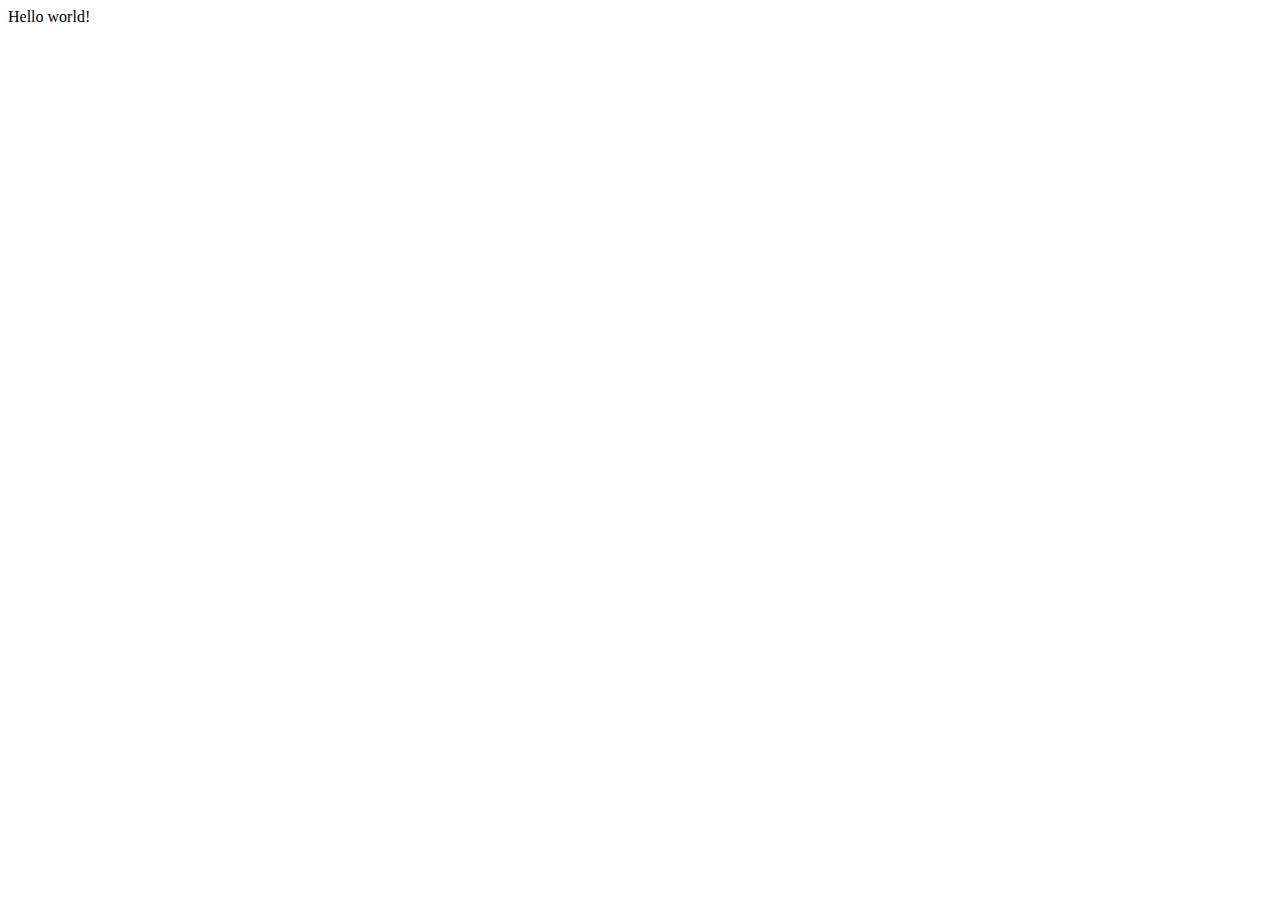
==== index.html @ cd9d7a6f "hello world!" ====
<!DOCTYPE html>
<!--[if lt IE 7]>      <html class="no-js lt-ie9 lt-ie8 lt-ie7"> <![endif]-->
<!--[if IE 7]>         <html class="no-js lt-ie9 lt-ie8"> <![endif]-->
<!--[if IE 8]>         <html class="no-js lt-ie9"> <![endif]-->
<!--[if gt IE 8]>      <html class="no-js"> <!--<![endif]-->
<html>
  <head>
    <meta charset="utf-8" />
    <meta http-equiv="X-UA-Compatible" content="IE=edge" />
    <title>LibreTactile</title>
    <meta name="description" content="" />
    <meta name="viewport" content="width=device-width, initial-scale=1" />
    <link rel="stylesheet" href="" />
  </head>
  <body>
    <!--[if lt IE 7]>
      <p class="browsehappy">
        You are using an <strong>outdated</strong> browser. Please
        <a href="#">upgrade your browser</a> to improve your experience.
      </p>
    <![endif]-->
    Hello world!
    <script src="" async defer></script>
  </body>
</html>
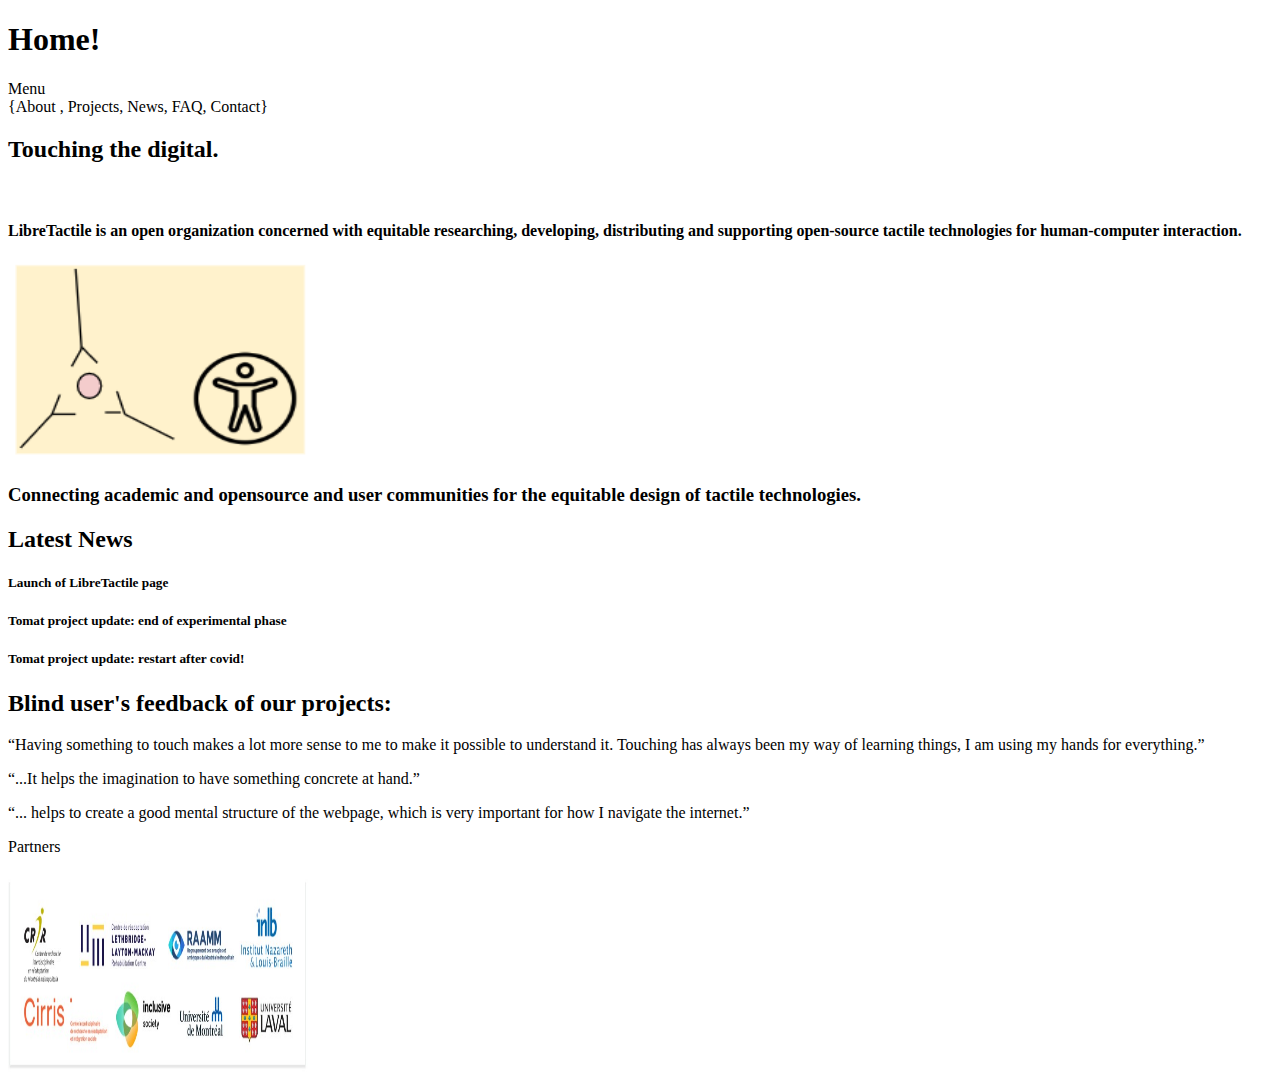
==== commit c8e92573: "update structure" ====
--- a/index.html
+++ b/index.html
@@ -13,13 +13,59 @@
     <link rel="stylesheet" href="" />
   </head>
   <body>
+    <script src="" async defer></script>
     <!--[if lt IE 7]>
       <p class="browsehappy">
         You are using an <strong>outdated</strong> browser. Please
         <a href="#">upgrade your browser</a> to improve your experience.
       </p>
     <![endif]-->
-    Hello world!
-    <script src="" async defer></script>
+    <h1>Home!</h1>
+    Menu
+    <br />
+    {About , Projects, News, FAQ, Contact}
+    <h2>Touching the digital.</h2>
+    <br />
+    <h4>
+      LibreTactile is an open organization concerned with equitable researching,
+      developing, distributing and supporting open-source tactile technologies
+      for human-computer interaction.
+    </h4>
+    <img
+      src="/img/connecting.png"
+      alt="Illustration of three lines coming together into a single central point."
+      width="300"
+      height="200"
+    />
+    <br />
+    <h3>
+      Connecting academic and opensource and user communities for the equitable
+      design of tactile technologies.
+    </h3>
+
+    <h2>Latest News</h2>
+    <h5>Launch of LibreTactile page</h5>
+    <h5>Tomat project update: end of experimental phase</h5>
+    <h5>Tomat project update: restart after covid!</h5>
+
+    <h2>Blind user's feedback of our projects:</h2>
+    <p>
+      “Having something to touch makes a lot more sense to me to make it
+      possible to understand it. Touching has always been my way of learning
+      things, I am using my hands for everything.”
+    </p>
+    <p>“...It helps the imagination to have something concrete at hand.”</p>
+    <p>
+      “... helps to create a good mental structure of the webpage, which is very
+      important for how I navigate the internet.”
+    </p>
+
+    <p>Partners</p>
+    <img
+      src="/img/partners.jpg"
+      alt="Logo of our partners."
+      width="300"
+      height="200"
+    />
   </body>
 </html>
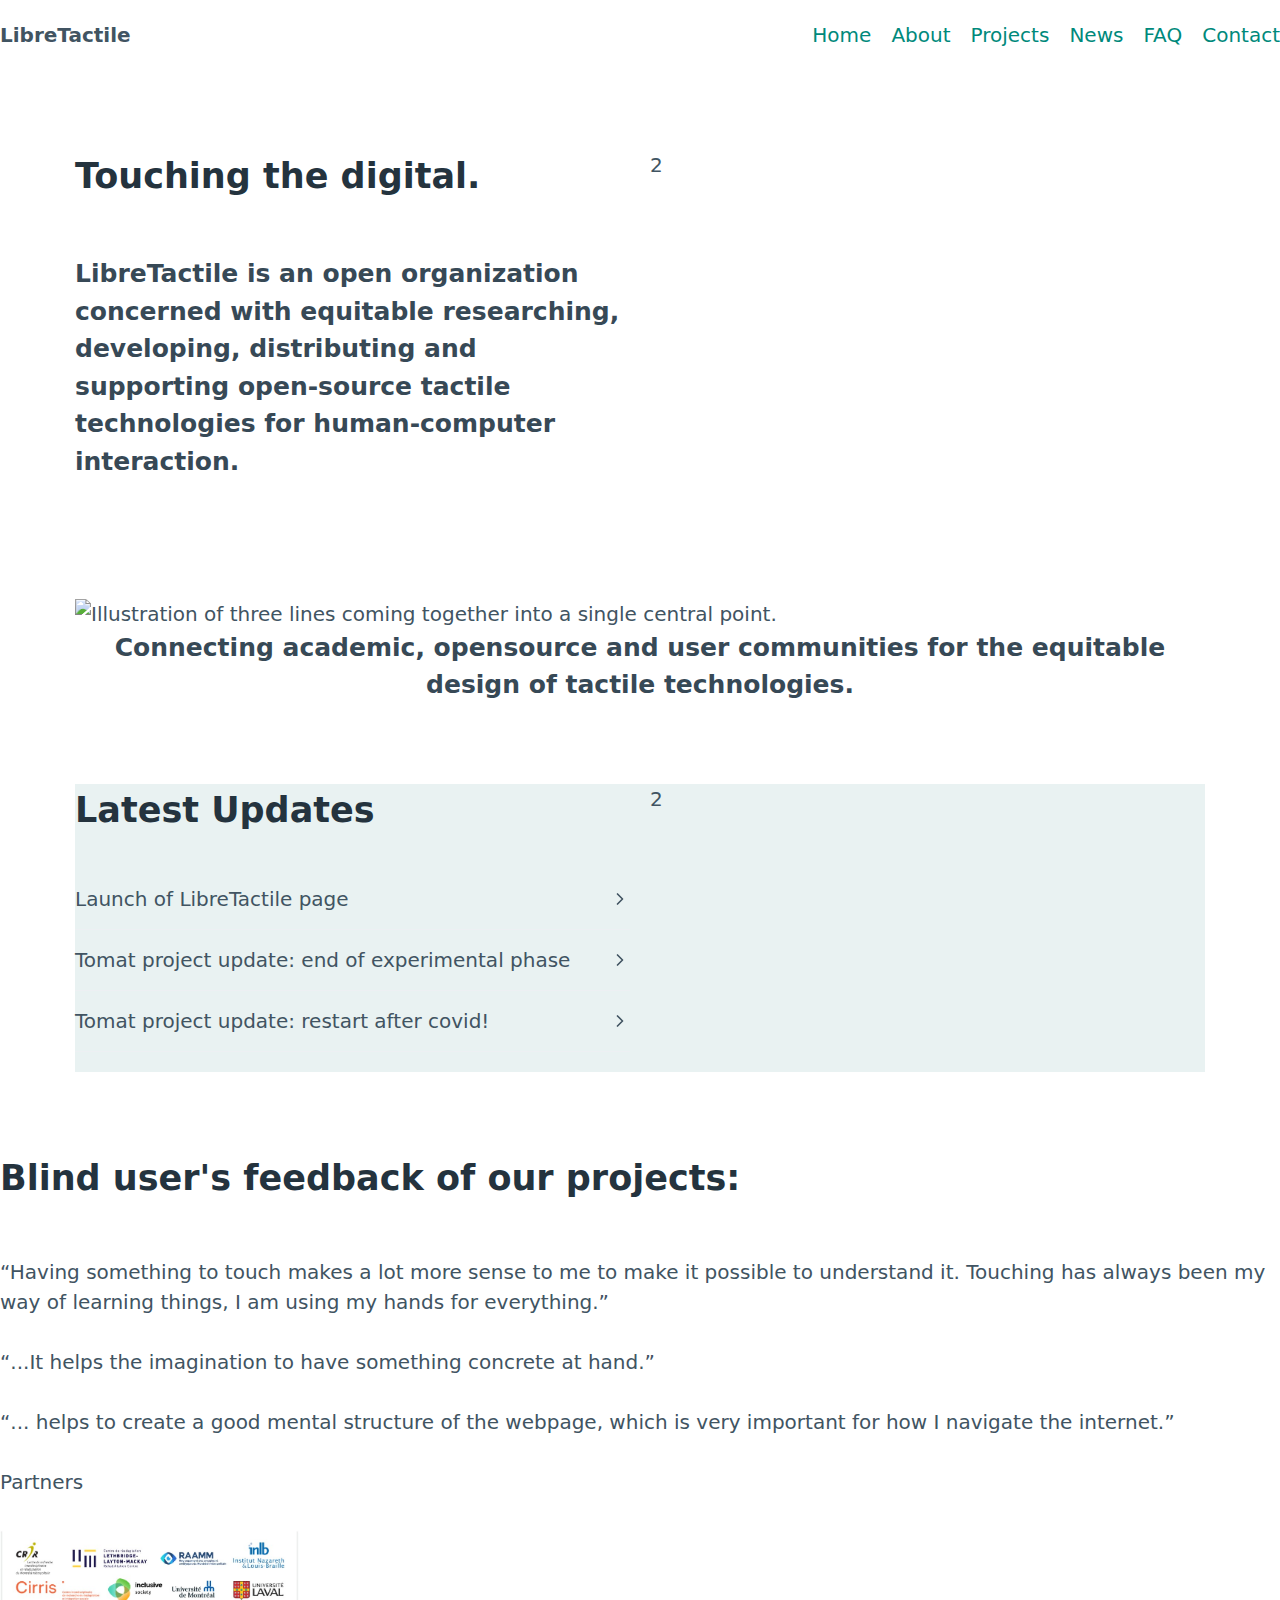
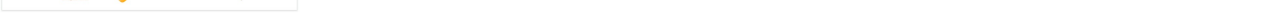
==== commit fc3613a9: "added pico library" ====
--- a/index.html
+++ b/index.html
@@ -10,7 +10,8 @@
     <title>LibreTactile</title>
     <meta name="description" content="" />
     <meta name="viewport" content="width=device-width, initial-scale=1" />
-    <link rel="stylesheet" href="" />
+    <link rel="stylesheet" href="css/pico.min.css" />
+    <link rel="stylesheet" href="css/LTBrand.css" />
   </head>
   <body>
     <script src="" async defer></script>
@@ -20,7 +21,65 @@
         <a href="#">upgrade your browser</a> to improve your experience.
       </p>
     <![endif]-->
-    <h1>Home!</h1>
+    <nav>
+      <ul>
+        <li><strong>LibreTactile</strong></li>
+      </ul>
+      <ul>
+        <li><a href="/index.html">Home</a></li>
+        <li><a href="/about.html">About</a></li>
+        <li><a href="/projects.html">Projects</a></li>
+        <li><a href="/index.html#news">News</a></li>
+        <li><a href="/faq.html">FAQ</a></li>
+        <li><a href="/contact.html">Contact</a></li>
+      </ul>
+    </nav>
+    <main class="container">
+      <div class="grid">
+        <div>
+          <h2>Touching the digital.</h2>
+          <h4>
+            LibreTactile is an open organization concerned with equitable
+            researching, developing, distributing and supporting open-source
+            tactile technologies for human-computer interaction.
+          </h4>
+        </div>
+        <div>2</div>
+      </div>
+    </main>
+    <section class="container">
+      <img
+        src="C:/Users/shere/OneDrive/Documents/code/jn-libretactile/LibreTactile/img/connecting.png"
+        alt="Illustration of three lines coming together into a single central point."
+        width="300"
+        height="200"
+      />
+      <h4 align="center">
+        Connecting academic, opensource and user communities for the equitable
+        design of tactile technologies.
+      </h4>
+    </section>
+    <section class="container gray-teal">
+      <div class="grid">
+        <div>
+          <h2>Latest Updates</h2>
+          <details>
+            <summary>Launch of LibreTactile page</summary>
+            <p>…</p>
+          </details>
+          <details>
+            <summary>Tomat project update: end of experimental phase</summary>
+            <p>…</p>
+          </details>
+          <details>
+            <summary>Tomat project update: restart after covid!</summary>
+            <p>…</p>
+          </details>
+        </div>
+        <div>2</div>
+      </div>
+    </section>
+    <!--<h1>Home!</h1>
     Menu
     <br />
     {About , Projects, News, FAQ, Contact}
@@ -31,23 +90,20 @@
       developing, distributing and supporting open-source tactile technologies
       for human-computer interaction.
     </h4>
-    <img
-      src="/img/connecting.png"
-      alt="Illustration of three lines coming together into a single central point."
-      width="300"
-      height="200"
-    />
+  
+
     <br />
     <h3>
-      Connecting academic and opensource and user communities for the equitable
+      Connecting academic, opensource and user communities for the equitable
       design of tactile technologies.
     </h3>
 
-    <h2>Latest News</h2>
+    <h2 id="news">Latest News</h2>
+    ]
     <h5>Launch of LibreTactile page</h5>
     <h5>Tomat project update: end of experimental phase</h5>
     <h5>Tomat project update: restart after covid!</h5>
-
+-->
     <h2>Blind user's feedback of our projects:</h2>
     <p>
       “Having something to touch makes a lot more sense to me to make it
--- a/css/pico.min.css
+++ b/css/pico.min.css
@@ -0,0 +1,5 @@
+@charset "UTF-8";/*!
+ * Pico.css v1.5.7 (https://picocss.com)
+ * Copyright 2019-2023 - Licensed under MIT
+ */:root{--font-family:system-ui,-apple-system,"Segoe UI","Roboto","Ubuntu","Cantarell","Noto Sans",sans-serif,"Apple Color Emoji","Segoe UI Emoji","Segoe UI Symbol","Noto Color Emoji";--line-height:1.5;--font-weight:400;--font-size:16px;--border-radius:0.25rem;--border-width:1px;--outline-width:3px;--spacing:1rem;--typography-spacing-vertical:1.5rem;--block-spacing-vertical:calc(var(--spacing) * 2);--block-spacing-horizontal:var(--spacing);--grid-spacing-vertical:0;--grid-spacing-horizontal:var(--spacing);--form-element-spacing-vertical:0.75rem;--form-element-spacing-horizontal:1rem;--nav-element-spacing-vertical:1rem;--nav-element-spacing-horizontal:0.5rem;--nav-link-spacing-vertical:0.5rem;--nav-link-spacing-horizontal:0.5rem;--form-label-font-weight:var(--font-weight);--transition:0.2s ease-in-out;--modal-overlay-backdrop-filter:blur(0.25rem)}@media (min-width:576px){:root{--font-size:17px}}@media (min-width:768px){:root{--font-size:18px}}@media (min-width:992px){:root{--font-size:19px}}@media (min-width:1200px){:root{--font-size:20px}}@media (min-width:576px){body>footer,body>header,body>main,section{--block-spacing-vertical:calc(var(--spacing) * 2.5)}}@media (min-width:768px){body>footer,body>header,body>main,section{--block-spacing-vertical:calc(var(--spacing) * 3)}}@media (min-width:992px){body>footer,body>header,body>main,section{--block-spacing-vertical:calc(var(--spacing) * 3.5)}}@media (min-width:1200px){body>footer,body>header,body>main,section{--block-spacing-vertical:calc(var(--spacing) * 4)}}@media (min-width:576px){article{--block-spacing-horizontal:calc(var(--spacing) * 1.25)}}@media (min-width:768px){article{--block-spacing-horizontal:calc(var(--spacing) * 1.5)}}@media (min-width:992px){article{--block-spacing-horizontal:calc(var(--spacing) * 1.75)}}@media (min-width:1200px){article{--block-spacing-horizontal:calc(var(--spacing) * 2)}}dialog>article{--block-spacing-vertical:calc(var(--spacing) * 2);--block-spacing-horizontal:var(--spacing)}@media (min-width:576px){dialog>article{--block-spacing-vertical:calc(var(--spacing) * 2.5);--block-spacing-horizontal:calc(var(--spacing) * 1.25)}}@media (min-width:768px){dialog>article{--block-spacing-vertical:calc(var(--spacing) * 3);--block-spacing-horizontal:calc(var(--spacing) * 1.5)}}a{--text-decoration:none}a.contrast,a.secondary{--text-decoration:underline}small{--font-size:0.875em}h1,h2,h3,h4,h5,h6{--font-weight:700}h1{--font-size:2rem;--typography-spacing-vertical:3rem}h2{--font-size:1.75rem;--typography-spacing-vertical:2.625rem}h3{--font-size:1.5rem;--typography-spacing-vertical:2.25rem}h4{--font-size:1.25rem;--typography-spacing-vertical:1.874rem}h5{--font-size:1.125rem;--typography-spacing-vertical:1.6875rem}[type=checkbox],[type=radio]{--border-width:2px}[type=checkbox][role=switch]{--border-width:3px}tfoot td,tfoot th,thead td,thead th{--border-width:3px}:not(thead,tfoot)>*>td{--font-size:0.875em}code,kbd,pre,samp{--font-family:"Menlo","Consolas","Roboto Mono","Ubuntu Monospace","Noto Mono","Oxygen Mono","Liberation Mono",monospace,"Apple Color Emoji","Segoe UI Emoji","Segoe UI Symbol","Noto Color Emoji"}kbd{--font-weight:bolder}:root:not([data-theme=dark]),[data-theme=light]{--background-color:#fff;--color:hsl(205deg, 20%, 32%);--h1-color:hsl(205deg, 30%, 15%);--h2-color:#24333e;--h3-color:hsl(205deg, 25%, 23%);--h4-color:#374956;--h5-color:hsl(205deg, 20%, 32%);--h6-color:#4d606d;--muted-color:hsl(205deg, 10%, 50%);--muted-border-color:hsl(205deg, 20%, 94%);--primary:hsl(195deg, 85%, 41%);--primary-hover:hsl(195deg, 90%, 32%);--primary-focus:rgba(16, 149, 193, 0.125);--primary-inverse:#fff;--secondary:hsl(205deg, 15%, 41%);--secondary-hover:hsl(205deg, 20%, 32%);--secondary-focus:rgba(89, 107, 120, 0.125);--secondary-inverse:#fff;--contrast:hsl(205deg, 30%, 15%);--contrast-hover:#000;--contrast-focus:rgba(89, 107, 120, 0.125);--contrast-inverse:#fff;--mark-background-color:#fff2ca;--mark-color:#543a26;--ins-color:#388e3c;--del-color:#c62828;--blockquote-border-color:var(--muted-border-color);--blockquote-footer-color:var(--muted-color);--button-box-shadow:0 0 0 rgba(0, 0, 0, 0);--button-hover-box-shadow:0 0 0 rgba(0, 0, 0, 0);--form-element-background-color:transparent;--form-element-border-color:hsl(205deg, 14%, 68%);--form-element-color:var(--color);--form-element-placeholder-color:var(--muted-color);--form-element-active-background-color:transparent;--form-element-active-border-color:var(--primary);--form-element-focus-color:var(--primary-focus);--form-element-disabled-background-color:hsl(205deg, 18%, 86%);--form-element-disabled-border-color:hsl(205deg, 14%, 68%);--form-element-disabled-opacity:0.5;--form-element-invalid-border-color:#c62828;--form-element-invalid-active-border-color:#d32f2f;--form-element-invalid-focus-color:rgba(211, 47, 47, 0.125);--form-element-valid-border-color:#388e3c;--form-element-valid-active-border-color:#43a047;--form-element-valid-focus-color:rgba(67, 160, 71, 0.125);--switch-background-color:hsl(205deg, 16%, 77%);--switch-color:var(--primary-inverse);--switch-checked-background-color:var(--primary);--range-border-color:hsl(205deg, 18%, 86%);--range-active-border-color:hsl(205deg, 16%, 77%);--range-thumb-border-color:var(--background-color);--range-thumb-color:var(--secondary);--range-thumb-hover-color:var(--secondary-hover);--range-thumb-active-color:var(--primary);--table-border-color:var(--muted-border-color);--table-row-stripped-background-color:#f6f8f9;--code-background-color:hsl(205deg, 20%, 94%);--code-color:var(--muted-color);--code-kbd-background-color:var(--contrast);--code-kbd-color:var(--contrast-inverse);--code-tag-color:hsl(330deg, 40%, 50%);--code-property-color:hsl(185deg, 40%, 40%);--code-value-color:hsl(40deg, 20%, 50%);--code-comment-color:hsl(205deg, 14%, 68%);--accordion-border-color:var(--muted-border-color);--accordion-close-summary-color:var(--color);--accordion-open-summary-color:var(--muted-color);--card-background-color:var(--background-color);--card-border-color:var(--muted-border-color);--card-box-shadow:0.0145rem 0.029rem 0.174rem rgba(27, 40, 50, 0.01698),0.0335rem 0.067rem 0.402rem rgba(27, 40, 50, 0.024),0.0625rem 0.125rem 0.75rem rgba(27, 40, 50, 0.03),0.1125rem 0.225rem 1.35rem rgba(27, 40, 50, 0.036),0.2085rem 0.417rem 2.502rem rgba(27, 40, 50, 0.04302),0.5rem 1rem 6rem rgba(27, 40, 50, 0.06),0 0 0 0.0625rem rgba(27, 40, 50, 0.015);--card-sectionning-background-color:#fbfbfc;--dropdown-background-color:#fbfbfc;--dropdown-border-color:#e1e6eb;--dropdown-box-shadow:var(--card-box-shadow);--dropdown-color:var(--color);--dropdown-hover-background-color:hsl(205deg, 20%, 94%);--modal-overlay-background-color:rgba(213, 220, 226, 0.7);--progress-background-color:hsl(205deg, 18%, 86%);--progress-color:var(--primary);--loading-spinner-opacity:0.5;--tooltip-background-color:var(--contrast);--tooltip-color:var(--contrast-inverse);--icon-checkbox:url("data:image/svg+xml,%3Csvg xmlns='http://www.w3.org/2000/svg' width='24' height='24' viewBox='0 0 24 24' fill='none' stroke='rgb(255, 255, 255)' stroke-width='4' stroke-linecap='round' stroke-linejoin='round'%3E%3Cpolyline points='20 6 9 17 4 12'%3E%3C/polyline%3E%3C/svg%3E");--icon-chevron:url("data:image/svg+xml,%3Csvg xmlns='http://www.w3.org/2000/svg' width='24' height='24' viewBox='0 0 24 24' fill='none' stroke='rgb(65, 84, 98)' stroke-width='2' stroke-linecap='round' stroke-linejoin='round'%3E%3Cpolyline points='6 9 12 15 18 9'%3E%3C/polyline%3E%3C/svg%3E");--icon-chevron-button:url("data:image/svg+xml,%3Csvg xmlns='http://www.w3.org/2000/svg' width='24' height='24' viewBox='0 0 24 24' fill='none' stroke='rgb(255, 255, 255)' stroke-width='2' stroke-linecap='round' stroke-linejoin='round'%3E%3Cpolyline points='6 9 12 15 18 9'%3E%3C/polyline%3E%3C/svg%3E");--icon-chevron-button-inverse:url("data:image/svg+xml,%3Csvg xmlns='http://www.w3.org/2000/svg' width='24' height='24' viewBox='0 0 24 24' fill='none' stroke='rgb(255, 255, 255)' stroke-width='2' stroke-linecap='round' stroke-linejoin='round'%3E%3Cpolyline points='6 9 12 15 18 9'%3E%3C/polyline%3E%3C/svg%3E");--icon-close:url("data:image/svg+xml,%3Csvg xmlns='http://www.w3.org/2000/svg' width='24' height='24' viewBox='0 0 24 24' fill='none' stroke='rgb(115, 130, 140)' stroke-width='4' stroke-linecap='round' stroke-linejoin='round'%3E%3Cline x1='18' y1='6' x2='6' y2='18'%3E%3C/line%3E%3Cline x1='6' y1='6' x2='18' y2='18'%3E%3C/line%3E%3C/svg%3E");--icon-date:url("data:image/svg+xml,%3Csvg xmlns='http://www.w3.org/2000/svg' width='24' height='24' viewBox='0 0 24 24' fill='none' stroke='rgb(65, 84, 98)' stroke-width='2' stroke-linecap='round' stroke-linejoin='round'%3E%3Crect x='3' y='4' width='18' height='18' rx='2' ry='2'%3E%3C/rect%3E%3Cline x1='16' y1='2' x2='16' y2='6'%3E%3C/line%3E%3Cline x1='8' y1='2' x2='8' y2='6'%3E%3C/line%3E%3Cline x1='3' y1='10' x2='21' y2='10'%3E%3C/line%3E%3C/svg%3E");--icon-invalid:url("data:image/svg+xml,%3Csvg xmlns='http://www.w3.org/2000/svg' width='24' height='24' viewBox='0 0 24 24' fill='none' stroke='rgb(198, 40, 40)' stroke-width='2' stroke-linecap='round' stroke-linejoin='round'%3E%3Ccircle cx='12' cy='12' r='10'%3E%3C/circle%3E%3Cline x1='12' y1='8' x2='12' y2='12'%3E%3C/line%3E%3Cline x1='12' y1='16' x2='12.01' y2='16'%3E%3C/line%3E%3C/svg%3E");--icon-minus:url("data:image/svg+xml,%3Csvg xmlns='http://www.w3.org/2000/svg' width='24' height='24' viewBox='0 0 24 24' fill='none' stroke='rgb(255, 255, 255)' stroke-width='4' stroke-linecap='round' stroke-linejoin='round'%3E%3Cline x1='5' y1='12' x2='19' y2='12'%3E%3C/line%3E%3C/svg%3E");--icon-search:url("data:image/svg+xml,%3Csvg xmlns='http://www.w3.org/2000/svg' width='24' height='24' viewBox='0 0 24 24' fill='none' stroke='rgb(65, 84, 98)' stroke-width='2' stroke-linecap='round' stroke-linejoin='round'%3E%3Ccircle cx='11' cy='11' r='8'%3E%3C/circle%3E%3Cline x1='21' y1='21' x2='16.65' y2='16.65'%3E%3C/line%3E%3C/svg%3E");--icon-time:url("data:image/svg+xml,%3Csvg xmlns='http://www.w3.org/2000/svg' width='24' height='24' viewBox='0 0 24 24' fill='none' stroke='rgb(65, 84, 98)' stroke-width='2' stroke-linecap='round' stroke-linejoin='round'%3E%3Ccircle cx='12' cy='12' r='10'%3E%3C/circle%3E%3Cpolyline points='12 6 12 12 16 14'%3E%3C/polyline%3E%3C/svg%3E");--icon-valid:url("data:image/svg+xml,%3Csvg xmlns='http://www.w3.org/2000/svg' width='24' height='24' viewBox='0 0 24 24' fill='none' stroke='rgb(56, 142, 60)' stroke-width='3' stroke-linecap='round' stroke-linejoin='round'%3E%3Cpolyline points='20 6 9 17 4 12'%3E%3C/polyline%3E%3C/svg%3E");color-scheme:light}@media only screen and (prefers-color-scheme:dark){:root:not([data-theme]){--background-color:#11191f;--color:hsl(205deg, 16%, 77%);--h1-color:hsl(205deg, 20%, 94%);--h2-color:#e1e6eb;--h3-color:hsl(205deg, 18%, 86%);--h4-color:#c8d1d8;--h5-color:hsl(205deg, 16%, 77%);--h6-color:#afbbc4;--muted-color:hsl(205deg, 10%, 50%);--muted-border-color:#1f2d38;--primary:hsl(195deg, 85%, 41%);--primary-hover:hsl(195deg, 80%, 50%);--primary-focus:rgba(16, 149, 193, 0.25);--primary-inverse:#fff;--secondary:hsl(205deg, 15%, 41%);--secondary-hover:hsl(205deg, 10%, 50%);--secondary-focus:rgba(115, 130, 140, 0.25);--secondary-inverse:#fff;--contrast:hsl(205deg, 20%, 94%);--contrast-hover:#fff;--contrast-focus:rgba(115, 130, 140, 0.25);--contrast-inverse:#000;--mark-background-color:#d1c284;--mark-color:#11191f;--ins-color:#388e3c;--del-color:#c62828;--blockquote-border-color:var(--muted-border-color);--blockquote-footer-color:var(--muted-color);--button-box-shadow:0 0 0 rgba(0, 0, 0, 0);--button-hover-box-shadow:0 0 0 rgba(0, 0, 0, 0);--form-element-background-color:#11191f;--form-element-border-color:#374956;--form-element-color:var(--color);--form-element-placeholder-color:var(--muted-color);--form-element-active-background-color:var(--form-element-background-color);--form-element-active-border-color:var(--primary);--form-element-focus-color:var(--primary-focus);--form-element-disabled-background-color:hsl(205deg, 25%, 23%);--form-element-disabled-border-color:hsl(205deg, 20%, 32%);--form-element-disabled-opacity:0.5;--form-element-invalid-border-color:#b71c1c;--form-element-invalid-active-border-color:#c62828;--form-element-invalid-focus-color:rgba(198, 40, 40, 0.25);--form-element-valid-border-color:#2e7d32;--form-element-valid-active-border-color:#388e3c;--form-element-valid-focus-color:rgba(56, 142, 60, 0.25);--switch-background-color:#374956;--switch-color:var(--primary-inverse);--switch-checked-background-color:var(--primary);--range-border-color:#24333e;--range-active-border-color:hsl(205deg, 25%, 23%);--range-thumb-border-color:var(--background-color);--range-thumb-color:var(--secondary);--range-thumb-hover-color:var(--secondary-hover);--range-thumb-active-color:var(--primary);--table-border-color:var(--muted-border-color);--table-row-stripped-background-color:rgba(115, 130, 140, 0.05);--code-background-color:#18232c;--code-color:var(--muted-color);--code-kbd-background-color:var(--contrast);--code-kbd-color:var(--contrast-inverse);--code-tag-color:hsl(330deg, 30%, 50%);--code-property-color:hsl(185deg, 30%, 50%);--code-value-color:hsl(40deg, 10%, 50%);--code-comment-color:#4d606d;--accordion-border-color:var(--muted-border-color);--accordion-active-summary-color:var(--primary);--accordion-close-summary-color:var(--color);--accordion-open-summary-color:var(--muted-color);--card-background-color:#141e26;--card-border-color:var(--card-background-color);--card-box-shadow:0.0145rem 0.029rem 0.174rem rgba(0, 0, 0, 0.01698),0.0335rem 0.067rem 0.402rem rgba(0, 0, 0, 0.024),0.0625rem 0.125rem 0.75rem rgba(0, 0, 0, 0.03),0.1125rem 0.225rem 1.35rem rgba(0, 0, 0, 0.036),0.2085rem 0.417rem 2.502rem rgba(0, 0, 0, 0.04302),0.5rem 1rem 6rem rgba(0, 0, 0, 0.06),0 0 0 0.0625rem rgba(0, 0, 0, 0.015);--card-sectionning-background-color:#18232c;--dropdown-background-color:hsl(205deg, 30%, 15%);--dropdown-border-color:#24333e;--dropdown-box-shadow:var(--card-box-shadow);--dropdown-color:var(--color);--dropdown-hover-background-color:rgba(36, 51, 62, 0.75);--modal-overlay-background-color:rgba(36, 51, 62, 0.8);--progress-background-color:#24333e;--progress-color:var(--primary);--loading-spinner-opacity:0.5;--tooltip-background-color:var(--contrast);--tooltip-color:var(--contrast-inverse);--icon-checkbox:url("data:image/svg+xml,%3Csvg xmlns='http://www.w3.org/2000/svg' width='24' height='24' viewBox='0 0 24 24' fill='none' stroke='rgb(255, 255, 255)' stroke-width='4' stroke-linecap='round' stroke-linejoin='round'%3E%3Cpolyline points='20 6 9 17 4 12'%3E%3C/polyline%3E%3C/svg%3E");--icon-chevron:url("data:image/svg+xml,%3Csvg xmlns='http://www.w3.org/2000/svg' width='24' height='24' viewBox='0 0 24 24' fill='none' stroke='rgb(162, 175, 185)' stroke-width='2' stroke-linecap='round' stroke-linejoin='round'%3E%3Cpolyline points='6 9 12 15 18 9'%3E%3C/polyline%3E%3C/svg%3E");--icon-chevron-button:url("data:image/svg+xml,%3Csvg xmlns='http://www.w3.org/2000/svg' width='24' height='24' viewBox='0 0 24 24' fill='none' stroke='rgb(255, 255, 255)' stroke-width='2' stroke-linecap='round' stroke-linejoin='round'%3E%3Cpolyline points='6 9 12 15 18 9'%3E%3C/polyline%3E%3C/svg%3E");--icon-chevron-button-inverse:url("data:image/svg+xml,%3Csvg xmlns='http://www.w3.org/2000/svg' width='24' height='24' viewBox='0 0 24 24' fill='none' stroke='rgb(0, 0, 0)' stroke-width='2' stroke-linecap='round' stroke-linejoin='round'%3E%3Cpolyline points='6 9 12 15 18 9'%3E%3C/polyline%3E%3C/svg%3E");--icon-close:url("data:image/svg+xml,%3Csvg xmlns='http://www.w3.org/2000/svg' width='24' height='24' viewBox='0 0 24 24' fill='none' stroke='rgb(115, 130, 140)' stroke-width='4' stroke-linecap='round' stroke-linejoin='round'%3E%3Cline x1='18' y1='6' x2='6' y2='18'%3E%3C/line%3E%3Cline x1='6' y1='6' x2='18' y2='18'%3E%3C/line%3E%3C/svg%3E");--icon-date:url("data:image/svg+xml,%3Csvg xmlns='http://www.w3.org/2000/svg' width='24' height='24' viewBox='0 0 24 24' fill='none' stroke='rgb(162, 175, 185)' stroke-width='2' stroke-linecap='round' stroke-linejoin='round'%3E%3Crect x='3' y='4' width='18' height='18' rx='2' ry='2'%3E%3C/rect%3E%3Cline x1='16' y1='2' x2='16' y2='6'%3E%3C/line%3E%3Cline x1='8' y1='2' x2='8' y2='6'%3E%3C/line%3E%3Cline x1='3' y1='10' x2='21' y2='10'%3E%3C/line%3E%3C/svg%3E");--icon-invalid:url("data:image/svg+xml,%3Csvg xmlns='http://www.w3.org/2000/svg' width='24' height='24' viewBox='0 0 24 24' fill='none' stroke='rgb(183, 28, 28)' stroke-width='2' stroke-linecap='round' stroke-linejoin='round'%3E%3Ccircle cx='12' cy='12' r='10'%3E%3C/circle%3E%3Cline x1='12' y1='8' x2='12' y2='12'%3E%3C/line%3E%3Cline x1='12' y1='16' x2='12.01' y2='16'%3E%3C/line%3E%3C/svg%3E");--icon-minus:url("data:image/svg+xml,%3Csvg xmlns='http://www.w3.org/2000/svg' width='24' height='24' viewBox='0 0 24 24' fill='none' stroke='rgb(255, 255, 255)' stroke-width='4' stroke-linecap='round' stroke-linejoin='round'%3E%3Cline x1='5' y1='12' x2='19' y2='12'%3E%3C/line%3E%3C/svg%3E");--icon-search:url("data:image/svg+xml,%3Csvg xmlns='http://www.w3.org/2000/svg' width='24' height='24' viewBox='0 0 24 24' fill='none' stroke='rgb(162, 175, 185)' stroke-width='2' stroke-linecap='round' stroke-linejoin='round'%3E%3Ccircle cx='11' cy='11' r='8'%3E%3C/circle%3E%3Cline x1='21' y1='21' x2='16.65' y2='16.65'%3E%3C/line%3E%3C/svg%3E");--icon-time:url("data:image/svg+xml,%3Csvg xmlns='http://www.w3.org/2000/svg' width='24' height='24' viewBox='0 0 24 24' fill='none' stroke='rgb(162, 175, 185)' stroke-width='2' stroke-linecap='round' stroke-linejoin='round'%3E%3Ccircle cx='12' cy='12' r='10'%3E%3C/circle%3E%3Cpolyline points='12 6 12 12 16 14'%3E%3C/polyline%3E%3C/svg%3E");--icon-valid:url("data:image/svg+xml,%3Csvg xmlns='http://www.w3.org/2000/svg' width='24' height='24' viewBox='0 0 24 24' fill='none' stroke='rgb(46, 125, 50)' stroke-width='3' stroke-linecap='round' stroke-linejoin='round'%3E%3Cpolyline points='20 6 9 17 4 12'%3E%3C/polyline%3E%3C/svg%3E");color-scheme:dark}}[data-theme=dark]{--background-color:#11191f;--color:hsl(205deg, 16%, 77%);--h1-color:hsl(205deg, 20%, 94%);--h2-color:#e1e6eb;--h3-color:hsl(205deg, 18%, 86%);--h4-color:#c8d1d8;--h5-color:hsl(205deg, 16%, 77%);--h6-color:#afbbc4;--muted-color:hsl(205deg, 10%, 50%);--muted-border-color:#1f2d38;--primary:hsl(195deg, 85%, 41%);--primary-hover:hsl(195deg, 80%, 50%);--primary-focus:rgba(16, 149, 193, 0.25);--primary-inverse:#fff;--secondary:hsl(205deg, 15%, 41%);--secondary-hover:hsl(205deg, 10%, 50%);--secondary-focus:rgba(115, 130, 140, 0.25);--secondary-inverse:#fff;--contrast:hsl(205deg, 20%, 94%);--contrast-hover:#fff;--contrast-focus:rgba(115, 130, 140, 0.25);--contrast-inverse:#000;--mark-background-color:#d1c284;--mark-color:#11191f;--ins-color:#388e3c;--del-color:#c62828;--blockquote-border-color:var(--muted-border-color);--blockquote-footer-color:var(--muted-color);--button-box-shadow:0 0 0 rgba(0, 0, 0, 0);--button-hover-box-shadow:0 0 0 rgba(0, 0, 0, 0);--form-element-background-color:#11191f;--form-element-border-color:#374956;--form-element-color:var(--color);--form-element-placeholder-color:var(--muted-color);--form-element-active-background-color:var(--form-element-background-color);--form-element-active-border-color:var(--primary);--form-element-focus-color:var(--primary-focus);--form-element-disabled-background-color:hsl(205deg, 25%, 23%);--form-element-disabled-border-color:hsl(205deg, 20%, 32%);--form-element-disabled-opacity:0.5;--form-element-invalid-border-color:#b71c1c;--form-element-invalid-active-border-color:#c62828;--form-element-invalid-focus-color:rgba(198, 40, 40, 0.25);--form-element-valid-border-color:#2e7d32;--form-element-valid-active-border-color:#388e3c;--form-element-valid-focus-color:rgba(56, 142, 60, 0.25);--switch-background-color:#374956;--switch-color:var(--primary-inverse);--switch-checked-background-color:var(--primary);--range-border-color:#24333e;--range-active-border-color:hsl(205deg, 25%, 23%);--range-thumb-border-color:var(--background-color);--range-thumb-color:var(--secondary);--range-thumb-hover-color:var(--secondary-hover);--range-thumb-active-color:var(--primary);--table-border-color:var(--muted-border-color);--table-row-stripped-background-color:rgba(115, 130, 140, 0.05);--code-background-color:#18232c;--code-color:var(--muted-color);--code-kbd-background-color:var(--contrast);--code-kbd-color:var(--contrast-inverse);--code-tag-color:hsl(330deg, 30%, 50%);--code-property-color:hsl(185deg, 30%, 50%);--code-value-color:hsl(40deg, 10%, 50%);--code-comment-color:#4d606d;--accordion-border-color:var(--muted-border-color);--accordion-active-summary-color:var(--primary);--accordion-close-summary-color:var(--color);--accordion-open-summary-color:var(--muted-color);--card-background-color:#141e26;--card-border-color:var(--card-background-color);--card-box-shadow:0.0145rem 0.029rem 0.174rem rgba(0, 0, 0, 0.01698),0.0335rem 0.067rem 0.402rem rgba(0, 0, 0, 0.024),0.0625rem 0.125rem 0.75rem rgba(0, 0, 0, 0.03),0.1125rem 0.225rem 1.35rem rgba(0, 0, 0, 0.036),0.2085rem 0.417rem 2.502rem rgba(0, 0, 0, 0.04302),0.5rem 1rem 6rem rgba(0, 0, 0, 0.06),0 0 0 0.0625rem rgba(0, 0, 0, 0.015);--card-sectionning-background-color:#18232c;--dropdown-background-color:hsl(205deg, 30%, 15%);--dropdown-border-color:#24333e;--dropdown-box-shadow:var(--card-box-shadow);--dropdown-color:var(--color);--dropdown-hover-background-color:rgba(36, 51, 62, 0.75);--modal-overlay-background-color:rgba(36, 51, 62, 0.8);--progress-background-color:#24333e;--progress-color:var(--primary);--loading-spinner-opacity:0.5;--tooltip-background-color:var(--contrast);--tooltip-color:var(--contrast-inverse);--icon-checkbox:url("data:image/svg+xml,%3Csvg xmlns='http://www.w3.org/2000/svg' width='24' height='24' viewBox='0 0 24 24' fill='none' stroke='rgb(255, 255, 255)' stroke-width='4' stroke-linecap='round' stroke-linejoin='round'%3E%3Cpolyline points='20 6 9 17 4 12'%3E%3C/polyline%3E%3C/svg%3E");--icon-chevron:url("data:image/svg+xml,%3Csvg xmlns='http://www.w3.org/2000/svg' width='24' height='24' viewBox='0 0 24 24' fill='none' stroke='rgb(162, 175, 185)' stroke-width='2' stroke-linecap='round' stroke-linejoin='round'%3E%3Cpolyline points='6 9 12 15 18 9'%3E%3C/polyline%3E%3C/svg%3E");--icon-chevron-button:url("data:image/svg+xml,%3Csvg xmlns='http://www.w3.org/2000/svg' width='24' height='24' viewBox='0 0 24 24' fill='none' stroke='rgb(255, 255, 255)' stroke-width='2' stroke-linecap='round' stroke-linejoin='round'%3E%3Cpolyline points='6 9 12 15 18 9'%3E%3C/polyline%3E%3C/svg%3E");--icon-chevron-button-inverse:url("data:image/svg+xml,%3Csvg xmlns='http://www.w3.org/2000/svg' width='24' height='24' viewBox='0 0 24 24' fill='none' stroke='rgb(0, 0, 0)' stroke-width='2' stroke-linecap='round' stroke-linejoin='round'%3E%3Cpolyline points='6 9 12 15 18 9'%3E%3C/polyline%3E%3C/svg%3E");--icon-close:url("data:image/svg+xml,%3Csvg xmlns='http://www.w3.org/2000/svg' width='24' height='24' viewBox='0 0 24 24' fill='none' stroke='rgb(115, 130, 140)' stroke-width='4' stroke-linecap='round' stroke-linejoin='round'%3E%3Cline x1='18' y1='6' x2='6' y2='18'%3E%3C/line%3E%3Cline x1='6' y1='6' x2='18' y2='18'%3E%3C/line%3E%3C/svg%3E");--icon-date:url("data:image/svg+xml,%3Csvg xmlns='http://www.w3.org/2000/svg' width='24' height='24' viewBox='0 0 24 24' fill='none' stroke='rgb(162, 175, 185)' stroke-width='2' stroke-linecap='round' stroke-linejoin='round'%3E%3Crect x='3' y='4' width='18' height='18' rx='2' ry='2'%3E%3C/rect%3E%3Cline x1='16' y1='2' x2='16' y2='6'%3E%3C/line%3E%3Cline x1='8' y1='2' x2='8' y2='6'%3E%3C/line%3E%3Cline x1='3' y1='10' x2='21' y2='10'%3E%3C/line%3E%3C/svg%3E");--icon-invalid:url("data:image/svg+xml,%3Csvg xmlns='http://www.w3.org/2000/svg' width='24' height='24' viewBox='0 0 24 24' fill='none' stroke='rgb(183, 28, 28)' stroke-width='2' stroke-linecap='round' stroke-linejoin='round'%3E%3Ccircle cx='12' cy='12' r='10'%3E%3C/circle%3E%3Cline x1='12' y1='8' x2='12' y2='12'%3E%3C/line%3E%3Cline x1='12' y1='16' x2='12.01' y2='16'%3E%3C/line%3E%3C/svg%3E");--icon-minus:url("data:image/svg+xml,%3Csvg xmlns='http://www.w3.org/2000/svg' width='24' height='24' viewBox='0 0 24 24' fill='none' stroke='rgb(255, 255, 255)' stroke-width='4' stroke-linecap='round' stroke-linejoin='round'%3E%3Cline x1='5' y1='12' x2='19' y2='12'%3E%3C/line%3E%3C/svg%3E");--icon-search:url("data:image/svg+xml,%3Csvg xmlns='http://www.w3.org/2000/svg' width='24' height='24' viewBox='0 0 24 24' fill='none' stroke='rgb(162, 175, 185)' stroke-width='2' stroke-linecap='round' stroke-linejoin='round'%3E%3Ccircle cx='11' cy='11' r='8'%3E%3C/circle%3E%3Cline x1='21' y1='21' x2='16.65' y2='16.65'%3E%3C/line%3E%3C/svg%3E");--icon-time:url("data:image/svg+xml,%3Csvg xmlns='http://www.w3.org/2000/svg' width='24' height='24' viewBox='0 0 24 24' fill='none' stroke='rgb(162, 175, 185)' stroke-width='2' stroke-linecap='round' stroke-linejoin='round'%3E%3Ccircle cx='12' cy='12' r='10'%3E%3C/circle%3E%3Cpolyline points='12 6 12 12 16 14'%3E%3C/polyline%3E%3C/svg%3E");--icon-valid:url("data:image/svg+xml,%3Csvg xmlns='http://www.w3.org/2000/svg' width='24' height='24' viewBox='0 0 24 24' fill='none' stroke='rgb(46, 125, 50)' stroke-width='3' stroke-linecap='round' stroke-linejoin='round'%3E%3Cpolyline points='20 6 9 17 4 12'%3E%3C/polyline%3E%3C/svg%3E");color-scheme:dark}[type=checkbox],[type=radio],[type=range],progress{accent-color:var(--primary)}*,::after,::before{box-sizing:border-box;background-repeat:no-repeat}::after,::before{text-decoration:inherit;vertical-align:inherit}:where(:root){-webkit-tap-highlight-color:transparent;-webkit-text-size-adjust:100%;-moz-text-size-adjust:100%;text-size-adjust:100%;background-color:var(--background-color);color:var(--color);font-weight:var(--font-weight);font-size:var(--font-size);line-height:var(--line-height);font-family:var(--font-family);text-rendering:optimizeLegibility;overflow-wrap:break-word;cursor:default;-moz-tab-size:4;-o-tab-size:4;tab-size:4}main{display:block}body{width:100%;margin:0}body>footer,body>header,body>main{width:100%;margin-right:auto;margin-left:auto;padding:var(--block-spacing-vertical) 0}.container,.container-fluid{width:100%;margin-right:auto;margin-left:auto;padding-right:var(--spacing);padding-left:var(--spacing)}@media (min-width:576px){.container{max-width:510px;padding-right:0;padding-left:0}}@media (min-width:768px){.container{max-width:700px}}@media (min-width:992px){.container{max-width:920px}}@media (min-width:1200px){.container{max-width:1130px}}section{margin-bottom:var(--block-spacing-vertical)}.grid{grid-column-gap:var(--grid-spacing-horizontal);grid-row-gap:var(--grid-spacing-vertical);display:grid;grid-template-columns:1fr;margin:0}@media (min-width:992px){.grid{grid-template-columns:repeat(auto-fit,minmax(0%,1fr))}}.grid>*{min-width:0}figure{display:block;margin:0;padding:0;overflow-x:auto}figure figcaption{padding:calc(var(--spacing) * .5) 0;color:var(--muted-color)}b,strong{font-weight:bolder}sub,sup{position:relative;font-size:.75em;line-height:0;vertical-align:baseline}sub{bottom:-.25em}sup{top:-.5em}address,blockquote,dl,figure,form,ol,p,pre,table,ul{margin-top:0;margin-bottom:var(--typography-spacing-vertical);color:var(--color);font-style:normal;font-weight:var(--font-weight);font-size:var(--font-size)}[role=link],a{--color:var(--primary);--background-color:transparent;outline:0;background-color:var(--background-color);color:var(--color);-webkit-text-decoration:var(--text-decoration);text-decoration:var(--text-decoration);transition:background-color var(--transition),color var(--transition),box-shadow var(--transition),-webkit-text-decoration var(--transition);transition:background-color var(--transition),color var(--transition),text-decoration var(--transition),box-shadow var(--transition);transition:background-color var(--transition),color var(--transition),text-decoration var(--transition),box-shadow var(--transition),-webkit-text-decoration var(--transition)}[role=link]:is([aria-current],:hover,:active,:focus),a:is([aria-current],:hover,:active,:focus){--color:var(--primary-hover);--text-decoration:underline}[role=link]:focus,a:focus{--background-color:var(--primary-focus)}[role=link].secondary,a.secondary{--color:var(--secondary)}[role=link].secondary:is([aria-current],:hover,:active,:focus),a.secondary:is([aria-current],:hover,:active,:focus){--color:var(--secondary-hover)}[role=link].secondary:focus,a.secondary:focus{--background-color:var(--secondary-focus)}[role=link].contrast,a.contrast{--color:var(--contrast)}[role=link].contrast:is([aria-current],:hover,:active,:focus),a.contrast:is([aria-current],:hover,:active,:focus){--color:var(--contrast-hover)}[role=link].contrast:focus,a.contrast:focus{--background-color:var(--contrast-focus)}h1,h2,h3,h4,h5,h6{margin-top:0;margin-bottom:var(--typography-spacing-vertical);color:var(--color);font-weight:var(--font-weight);font-size:var(--font-size);font-family:var(--font-family)}h1{--color:var(--h1-color)}h2{--color:var(--h2-color)}h3{--color:var(--h3-color)}h4{--color:var(--h4-color)}h5{--color:var(--h5-color)}h6{--color:var(--h6-color)}:where(address,blockquote,dl,figure,form,ol,p,pre,table,ul)~:is(h1,h2,h3,h4,h5,h6){margin-top:var(--typography-spacing-vertical)}.headings,hgroup{margin-bottom:var(--typography-spacing-vertical)}.headings>*,hgroup>*{margin-bottom:0}.headings>:last-child,hgroup>:last-child{--color:var(--muted-color);--font-weight:unset;font-size:1rem;font-family:unset}p{margin-bottom:var(--typography-spacing-vertical)}small{font-size:var(--font-size)}:where(dl,ol,ul){padding-right:0;padding-left:var(--spacing);-webkit-padding-start:var(--spacing);padding-inline-start:var(--spacing);-webkit-padding-end:0;padding-inline-end:0}:where(dl,ol,ul) li{margin-bottom:calc(var(--typography-spacing-vertical) * .25)}:where(dl,ol,ul) :is(dl,ol,ul){margin:0;margin-top:calc(var(--typography-spacing-vertical) * .25)}ul li{list-style:square}mark{padding:.125rem .25rem;background-color:var(--mark-background-color);color:var(--mark-color);vertical-align:baseline}blockquote{display:block;margin:var(--typography-spacing-vertical) 0;padding:var(--spacing);border-right:none;border-left:.25rem solid var(--blockquote-border-color);-webkit-border-start:0.25rem solid var(--blockquote-border-color);border-inline-start:0.25rem solid var(--blockquote-border-color);-webkit-border-end:none;border-inline-end:none}blockquote footer{margin-top:calc(var(--typography-spacing-vertical) * .5);color:var(--blockquote-footer-color)}abbr[title]{border-bottom:1px dotted;text-decoration:none;cursor:help}ins{color:var(--ins-color);text-decoration:none}del{color:var(--del-color)}::-moz-selection{background-color:var(--primary-focus)}::selection{background-color:var(--primary-focus)}:where(audio,canvas,iframe,img,svg,video){vertical-align:middle}audio,video{display:inline-block}audio:not([controls]){display:none;height:0}:where(iframe){border-style:none}img{max-width:100%;height:auto;border-style:none}:where(svg:not([fill])){fill:currentColor}svg:not(:root){overflow:hidden}button{margin:0;overflow:visible;font-family:inherit;text-transform:none}[type=button],[type=reset],[type=submit],button{-webkit-appearance:button}button{display:block;width:100%;margin-bottom:var(--spacing)}[role=button]{display:inline-block;text-decoration:none}[role=button],button,input[type=button],input[type=reset],input[type=submit]{--background-color:var(--primary);--border-color:var(--primary);--color:var(--primary-inverse);--box-shadow:var(--button-box-shadow, 0 0 0 rgba(0, 0, 0, 0));padding:var(--form-element-spacing-vertical) var(--form-element-spacing-horizontal);border:var(--border-width) solid var(--border-color);border-radius:var(--border-radius);outline:0;background-color:var(--background-color);box-shadow:var(--box-shadow);color:var(--color);font-weight:var(--font-weight);font-size:1rem;line-height:var(--line-height);text-align:center;cursor:pointer;transition:background-color var(--transition),border-color var(--transition),color var(--transition),box-shadow var(--transition)}[role=button]:is([aria-current],:hover,:active,:focus),button:is([aria-current],:hover,:active,:focus),input[type=button]:is([aria-current],:hover,:active,:focus),input[type=reset]:is([aria-current],:hover,:active,:focus),input[type=submit]:is([aria-current],:hover,:active,:focus){--background-color:var(--primary-hover);--border-color:var(--primary-hover);--box-shadow:var(--button-hover-box-shadow, 0 0 0 rgba(0, 0, 0, 0));--color:var(--primary-inverse)}[role=button]:focus,button:focus,input[type=button]:focus,input[type=reset]:focus,input[type=submit]:focus{--box-shadow:var(--button-hover-box-shadow, 0 0 0 rgba(0, 0, 0, 0)),0 0 0 var(--outline-width) var(--primary-focus)}:is(button,input[type=submit],input[type=button],[role=button]).secondary,input[type=reset]{--background-color:var(--secondary);--border-color:var(--secondary);--color:var(--secondary-inverse);cursor:pointer}:is(button,input[type=submit],input[type=button],[role=button]).secondary:is([aria-current],:hover,:active,:focus),input[type=reset]:is([aria-current],:hover,:active,:focus){--background-color:var(--secondary-hover);--border-color:var(--secondary-hover);--color:var(--secondary-inverse)}:is(button,input[type=submit],input[type=button],[role=button]).secondary:focus,input[type=reset]:focus{--box-shadow:var(--button-hover-box-shadow, 0 0 0 rgba(0, 0, 0, 0)),0 0 0 var(--outline-width) var(--secondary-focus)}:is(button,input[type=submit],input[type=button],[role=button]).contrast{--background-color:var(--contrast);--border-color:var(--contrast);--color:var(--contrast-inverse)}:is(button,input[type=submit],input[type=button],[role=button]).contrast:is([aria-current],:hover,:active,:focus){--background-color:var(--contrast-hover);--border-color:var(--contrast-hover);--color:var(--contrast-inverse)}:is(button,input[type=submit],input[type=button],[role=button]).contrast:focus{--box-shadow:var(--button-hover-box-shadow, 0 0 0 rgba(0, 0, 0, 0)),0 0 0 var(--outline-width) var(--contrast-focus)}:is(button,input[type=submit],input[type=button],[role=button]).outline,input[type=reset].outline{--background-color:transparent;--color:var(--primary)}:is(button,input[type=submit],input[type=button],[role=button]).outline:is([aria-current],:hover,:active,:focus),input[type=reset].outline:is([aria-current],:hover,:active,:focus){--background-color:transparent;--color:var(--primary-hover)}:is(button,input[type=submit],input[type=button],[role=button]).outline.secondary,input[type=reset].outline{--color:var(--secondary)}:is(button,input[type=submit],input[type=button],[role=button]).outline.secondary:is([aria-current],:hover,:active,:focus),input[type=reset].outline:is([aria-current],:hover,:active,:focus){--color:var(--secondary-hover)}:is(button,input[type=submit],input[type=button],[role=button]).outline.contrast{--color:var(--contrast)}:is(button,input[type=submit],input[type=button],[role=button]).outline.contrast:is([aria-current],:hover,:active,:focus){--color:var(--contrast-hover)}:where(button,[type=submit],[type=button],[type=reset],[role=button])[disabled],:where(fieldset[disabled]) :is(button,[type=submit],[type=button],[type=reset],[role=button]),a[role=button]:not([href]){opacity:.5;pointer-events:none}input,optgroup,select,textarea{margin:0;font-size:1rem;line-height:var(--line-height);font-family:inherit;letter-spacing:inherit}input{overflow:visible}select{text-transform:none}legend{max-width:100%;padding:0;color:inherit;white-space:normal}textarea{overflow:auto}[type=checkbox],[type=radio]{padding:0}::-webkit-inner-spin-button,::-webkit-outer-spin-button{height:auto}[type=search]{-webkit-appearance:textfield;outline-offset:-2px}[type=search]::-webkit-search-decoration{-webkit-appearance:none}::-webkit-file-upload-button{-webkit-appearance:button;font:inherit}::-moz-focus-inner{padding:0;border-style:none}:-moz-focusring{outline:0}:-moz-ui-invalid{box-shadow:none}::-ms-expand{display:none}[type=file],[type=range]{padding:0;border-width:0}input:not([type=checkbox],[type=radio],[type=range]){height:calc(1rem * var(--line-height) + var(--form-element-spacing-vertical) * 2 + var(--border-width) * 2)}fieldset{margin:0;margin-bottom:var(--spacing);padding:0;border:0}fieldset legend,label{display:block;margin-bottom:calc(var(--spacing) * .25);font-weight:var(--form-label-font-weight,var(--font-weight))}input:not([type=checkbox],[type=radio]),select,textarea{width:100%}input:not([type=checkbox],[type=radio],[type=range],[type=file]),select,textarea{-webkit-appearance:none;-moz-appearance:none;appearance:none;padding:var(--form-element-spacing-vertical) var(--form-element-spacing-horizontal)}input,select,textarea{--background-color:var(--form-element-background-color);--border-color:var(--form-element-border-color);--color:var(--form-element-color);--box-shadow:none;border:var(--border-width) solid var(--border-color);border-radius:var(--border-radius);outline:0;background-color:var(--background-color);box-shadow:var(--box-shadow);color:var(--color);font-weight:var(--font-weight);transition:background-color var(--transition),border-color var(--transition),color var(--transition),box-shadow var(--transition)}:where(select,textarea):is(:active,:focus),input:not([type=submit],[type=button],[type=reset],[type=checkbox],[type=radio],[readonly]):is(:active,:focus){--background-color:var(--form-element-active-background-color)}:where(select,textarea):is(:active,:focus),input:not([type=submit],[type=button],[type=reset],[role=switch],[readonly]):is(:active,:focus){--border-color:var(--form-element-active-border-color)}input:not([type=submit],[type=button],[type=reset],[type=range],[type=file],[readonly]):focus,select:focus,textarea:focus{--box-shadow:0 0 0 var(--outline-width) var(--form-element-focus-color)}:where(fieldset[disabled]) :is(input:not([type=submit],[type=button],[type=reset]),select,textarea),input:not([type=submit],[type=button],[type=reset])[disabled],select[disabled],textarea[disabled]{--background-color:var(--form-element-disabled-background-color);--border-color:var(--form-element-disabled-border-color);opacity:var(--form-element-disabled-opacity);pointer-events:none}:where(input,select,textarea):not([type=checkbox],[type=radio],[type=date],[type=datetime-local],[type=month],[type=time],[type=week])[aria-invalid]{padding-right:calc(var(--form-element-spacing-horizontal) + 1.5rem)!important;padding-left:var(--form-element-spacing-horizontal);-webkit-padding-start:var(--form-element-spacing-horizontal)!important;padding-inline-start:var(--form-element-spacing-horizontal)!important;-webkit-padding-end:calc(var(--form-element-spacing-horizontal) + 1.5rem)!important;padding-inline-end:calc(var(--form-element-spacing-horizontal) + 1.5rem)!important;background-position:center right .75rem;background-size:1rem auto;background-repeat:no-repeat}:where(input,select,textarea):not([type=checkbox],[type=radio],[type=date],[type=datetime-local],[type=month],[type=time],[type=week])[aria-invalid=false]{background-image:var(--icon-valid)}:where(input,select,textarea):not([type=checkbox],[type=radio],[type=date],[type=datetime-local],[type=month],[type=time],[type=week])[aria-invalid=true]{background-image:var(--icon-invalid)}:where(input,select,textarea)[aria-invalid=false]{--border-color:var(--form-element-valid-border-color)}:where(input,select,textarea)[aria-invalid=false]:is(:active,:focus){--border-color:var(--form-element-valid-active-border-color)!important;--box-shadow:0 0 0 var(--outline-width) var(--form-element-valid-focus-color)!important}:where(input,select,textarea)[aria-invalid=true]{--border-color:var(--form-element-invalid-border-color)}:where(input,select,textarea)[aria-invalid=true]:is(:active,:focus){--border-color:var(--form-element-invalid-active-border-color)!important;--box-shadow:0 0 0 var(--outline-width) var(--form-element-invalid-focus-color)!important}[dir=rtl] :where(input,select,textarea):not([type=checkbox],[type=radio]):is([aria-invalid],[aria-invalid=true],[aria-invalid=false]){background-position:center left .75rem}input::-webkit-input-placeholder,input::placeholder,select:invalid,textarea::-webkit-input-placeholder,textarea::placeholder{color:var(--form-element-placeholder-color);opacity:1}input:not([type=checkbox],[type=radio]),select,textarea{margin-bottom:var(--spacing)}select::-ms-expand{border:0;background-color:transparent}select:not([multiple],[size]){padding-right:calc(var(--form-element-spacing-horizontal) + 1.5rem);padding-left:var(--form-element-spacing-horizontal);-webkit-padding-start:var(--form-element-spacing-horizontal);padding-inline-start:var(--form-element-spacing-horizontal);-webkit-padding-end:calc(var(--form-element-spacing-horizontal) + 1.5rem);padding-inline-end:calc(var(--form-element-spacing-horizontal) + 1.5rem);background-image:var(--icon-chevron);background-position:center right .75rem;background-size:1rem auto;background-repeat:no-repeat}[dir=rtl] select:not([multiple],[size]){background-position:center left .75rem}:where(input,select,textarea,.grid)+small{display:block;width:100%;margin-top:calc(var(--spacing) * -.75);margin-bottom:var(--spacing);color:var(--muted-color)}label>:where(input,select,textarea){margin-top:calc(var(--spacing) * .25)}[type=checkbox],[type=radio]{-webkit-appearance:none;-moz-appearance:none;appearance:none;width:1.25em;height:1.25em;margin-top:-.125em;margin-right:.375em;margin-left:0;-webkit-margin-start:0;margin-inline-start:0;-webkit-margin-end:.375em;margin-inline-end:.375em;border-width:var(--border-width);font-size:inherit;vertical-align:middle;cursor:pointer}[type=checkbox]::-ms-check,[type=radio]::-ms-check{display:none}[type=checkbox]:checked,[type=checkbox]:checked:active,[type=checkbox]:checked:focus,[type=radio]:checked,[type=radio]:checked:active,[type=radio]:checked:focus{--background-color:var(--primary);--border-color:var(--primary);background-image:var(--icon-checkbox);background-position:center;background-size:.75em auto;background-repeat:no-repeat}[type=checkbox]~label,[type=radio]~label{display:inline-block;margin-right:.375em;margin-bottom:0;cursor:pointer}[type=checkbox]:indeterminate{--background-color:var(--primary);--border-color:var(--primary);background-image:var(--icon-minus);background-position:center;background-size:.75em auto;background-repeat:no-repeat}[type=radio]{border-radius:50%}[type=radio]:checked,[type=radio]:checked:active,[type=radio]:checked:focus{--background-color:var(--primary-inverse);border-width:.35em;background-image:none}[type=checkbox][role=switch]{--background-color:var(--switch-background-color);--border-color:var(--switch-background-color);--color:var(--switch-color);width:2.25em;height:1.25em;border:var(--border-width) solid var(--border-color);border-radius:1.25em;background-color:var(--background-color);line-height:1.25em}[type=checkbox][role=switch]:focus{--background-color:var(--switch-background-color);--border-color:var(--switch-background-color)}[type=checkbox][role=switch]:checked{--background-color:var(--switch-checked-background-color);--border-color:var(--switch-checked-background-color)}[type=checkbox][role=switch]:before{display:block;width:calc(1.25em - (var(--border-width) * 2));height:100%;border-radius:50%;background-color:var(--color);content:"";transition:margin .1s ease-in-out}[type=checkbox][role=switch]:checked{background-image:none}[type=checkbox][role=switch]:checked::before{margin-left:calc(1.125em - var(--border-width));-webkit-margin-start:calc(1.125em - var(--border-width));margin-inline-start:calc(1.125em - var(--border-width))}[type=checkbox]:checked[aria-invalid=false],[type=checkbox][aria-invalid=false],[type=checkbox][role=switch]:checked[aria-invalid=false],[type=checkbox][role=switch][aria-invalid=false],[type=radio]:checked[aria-invalid=false],[type=radio][aria-invalid=false]{--border-color:var(--form-element-valid-border-color)}[type=checkbox]:checked[aria-invalid=true],[type=checkbox][aria-invalid=true],[type=checkbox][role=switch]:checked[aria-invalid=true],[type=checkbox][role=switch][aria-invalid=true],[type=radio]:checked[aria-invalid=true],[type=radio][aria-invalid=true]{--border-color:var(--form-element-invalid-border-color)}[type=color]::-webkit-color-swatch-wrapper{padding:0}[type=color]::-moz-focus-inner{padding:0}[type=color]::-webkit-color-swatch{border:0;border-radius:calc(var(--border-radius) * .5)}[type=color]::-moz-color-swatch{border:0;border-radius:calc(var(--border-radius) * .5)}input:not([type=checkbox],[type=radio],[type=range],[type=file]):is([type=date],[type=datetime-local],[type=month],[type=time],[type=week]){--icon-position:0.75rem;--icon-width:1rem;padding-right:calc(var(--icon-width) + var(--icon-position));background-image:var(--icon-date);background-position:center right var(--icon-position);background-size:var(--icon-width) auto;background-repeat:no-repeat}input:not([type=checkbox],[type=radio],[type=range],[type=file])[type=time]{background-image:var(--icon-time)}[type=date]::-webkit-calendar-picker-indicator,[type=datetime-local]::-webkit-calendar-picker-indicator,[type=month]::-webkit-calendar-picker-indicator,[type=time]::-webkit-calendar-picker-indicator,[type=week]::-webkit-calendar-picker-indicator{width:var(--icon-width);margin-right:calc(var(--icon-width) * -1);margin-left:var(--icon-position);opacity:0}[dir=rtl] :is([type=date],[type=datetime-local],[type=month],[type=time],[type=week]){text-align:right}[type=file]{--color:var(--muted-color);padding:calc(var(--form-element-spacing-vertical) * .5) 0;border:0;border-radius:0;background:0 0}[type=file]::file-selector-button{--background-color:var(--secondary);--border-color:var(--secondary);--color:var(--secondary-inverse);margin-right:calc(var(--spacing)/ 2);margin-left:0;-webkit-margin-start:0;margin-inline-start:0;-webkit-margin-end:calc(var(--spacing)/ 2);margin-inline-end:calc(var(--spacing)/ 2);padding:calc(var(--form-element-spacing-vertical) * .5) calc(var(--form-element-spacing-horizontal) * .5);border:var(--border-width) solid var(--border-color);border-radius:var(--border-radius);outline:0;background-color:var(--background-color);box-shadow:var(--box-shadow);color:var(--color);font-weight:var(--font-weight);font-size:1rem;line-height:var(--line-height);text-align:center;cursor:pointer;transition:background-color var(--transition),border-color var(--transition),color var(--transition),box-shadow var(--transition)}[type=file]::file-selector-button:is(:hover,:active,:focus){--background-color:var(--secondary-hover);--border-color:var(--secondary-hover)}[type=file]::-webkit-file-upload-button{--background-color:var(--secondary);--border-color:var(--secondary);--color:var(--secondary-inverse);margin-right:calc(var(--spacing)/ 2);margin-left:0;-webkit-margin-start:0;margin-inline-start:0;-webkit-margin-end:calc(var(--spacing)/ 2);margin-inline-end:calc(var(--spacing)/ 2);padding:calc(var(--form-element-spacing-vertical) * .5) calc(var(--form-element-spacing-horizontal) * .5);border:var(--border-width) solid var(--border-color);border-radius:var(--border-radius);outline:0;background-color:var(--background-color);box-shadow:var(--box-shadow);color:var(--color);font-weight:var(--font-weight);font-size:1rem;line-height:var(--line-height);text-align:center;cursor:pointer;-webkit-transition:background-color var(--transition),border-color var(--transition),color var(--transition),box-shadow var(--transition);transition:background-color var(--transition),border-color var(--transition),color var(--transition),box-shadow var(--transition)}[type=file]::-webkit-file-upload-button:is(:hover,:active,:focus){--background-color:var(--secondary-hover);--border-color:var(--secondary-hover)}[type=file]::-ms-browse{--background-color:var(--secondary);--border-color:var(--secondary);--color:var(--secondary-inverse);margin-right:calc(var(--spacing)/ 2);margin-left:0;margin-inline-start:0;margin-inline-end:calc(var(--spacing)/ 2);padding:calc(var(--form-element-spacing-vertical) * .5) calc(var(--form-element-spacing-horizontal) * .5);border:var(--border-width) solid var(--border-color);border-radius:var(--border-radius);outline:0;background-color:var(--background-color);box-shadow:var(--box-shadow);color:var(--color);font-weight:var(--font-weight);font-size:1rem;line-height:var(--line-height);text-align:center;cursor:pointer;-ms-transition:background-color var(--transition),border-color var(--transition),color var(--transition),box-shadow var(--transition);transition:background-color var(--transition),border-color var(--transition),color var(--transition),box-shadow var(--transition)}[type=file]::-ms-browse:is(:hover,:active,:focus){--background-color:var(--secondary-hover);--border-color:var(--secondary-hover)}[type=range]{-webkit-appearance:none;-moz-appearance:none;appearance:none;width:100%;height:1.25rem;background:0 0}[type=range]::-webkit-slider-runnable-track{width:100%;height:.25rem;border-radius:var(--border-radius);background-color:var(--range-border-color);-webkit-transition:background-color var(--transition),box-shadow var(--transition);transition:background-color var(--transition),box-shadow var(--transition)}[type=range]::-moz-range-track{width:100%;height:.25rem;border-radius:var(--border-radius);background-color:var(--range-border-color);-moz-transition:background-color var(--transition),box-shadow var(--transition);transition:background-color var(--transition),box-shadow var(--transition)}[type=range]::-ms-track{width:100%;height:.25rem;border-radius:var(--border-radius);background-color:var(--range-border-color);-ms-transition:background-color var(--transition),box-shadow var(--transition);transition:background-color var(--transition),box-shadow var(--transition)}[type=range]::-webkit-slider-thumb{-webkit-appearance:none;width:1.25rem;height:1.25rem;margin-top:-.5rem;border:2px solid var(--range-thumb-border-color);border-radius:50%;background-color:var(--range-thumb-color);cursor:pointer;-webkit-transition:background-color var(--transition),transform var(--transition);transition:background-color var(--transition),transform var(--transition)}[type=range]::-moz-range-thumb{-webkit-appearance:none;width:1.25rem;height:1.25rem;margin-top:-.5rem;border:2px solid var(--range-thumb-border-color);border-radius:50%;background-color:var(--range-thumb-color);cursor:pointer;-moz-transition:background-color var(--transition),transform var(--transition);transition:background-color var(--transition),transform var(--transition)}[type=range]::-ms-thumb{-webkit-appearance:none;width:1.25rem;height:1.25rem;margin-top:-.5rem;border:2px solid var(--range-thumb-border-color);border-radius:50%;background-color:var(--range-thumb-color);cursor:pointer;-ms-transition:background-color var(--transition),transform var(--transition);transition:background-color var(--transition),transform var(--transition)}[type=range]:focus,[type=range]:hover{--range-border-color:var(--range-active-border-color);--range-thumb-color:var(--range-thumb-hover-color)}[type=range]:active{--range-thumb-color:var(--range-thumb-active-color)}[type=range]:active::-webkit-slider-thumb{transform:scale(1.25)}[type=range]:active::-moz-range-thumb{transform:scale(1.25)}[type=range]:active::-ms-thumb{transform:scale(1.25)}input:not([type=checkbox],[type=radio],[type=range],[type=file])[type=search]{-webkit-padding-start:calc(var(--form-element-spacing-horizontal) + 1.75rem);padding-inline-start:calc(var(--form-element-spacing-horizontal) + 1.75rem);border-radius:5rem;background-image:var(--icon-search);background-position:center left 1.125rem;background-size:1rem auto;background-repeat:no-repeat}input:not([type=checkbox],[type=radio],[type=range],[type=file])[type=search][aria-invalid]{-webkit-padding-start:calc(var(--form-element-spacing-horizontal) + 1.75rem)!important;padding-inline-start:calc(var(--form-element-spacing-horizontal) + 1.75rem)!important;background-position:center left 1.125rem,center right .75rem}input:not([type=checkbox],[type=radio],[type=range],[type=file])[type=search][aria-invalid=false]{background-image:var(--icon-search),var(--icon-valid)}input:not([type=checkbox],[type=radio],[type=range],[type=file])[type=search][aria-invalid=true]{background-image:var(--icon-search),var(--icon-invalid)}[type=search]::-webkit-search-cancel-button{-webkit-appearance:none;display:none}[dir=rtl] :where(input):not([type=checkbox],[type=radio],[type=range],[type=file])[type=search]{background-position:center right 1.125rem}[dir=rtl] :where(input):not([type=checkbox],[type=radio],[type=range],[type=file])[type=search][aria-invalid]{background-position:center right 1.125rem,center left .75rem}:where(table){width:100%;border-collapse:collapse;border-spacing:0;text-indent:0}td,th{padding:calc(var(--spacing)/ 2) var(--spacing);border-bottom:var(--border-width) solid var(--table-border-color);color:var(--color);font-weight:var(--font-weight);font-size:var(--font-size);text-align:left;text-align:start}tfoot td,tfoot th{border-top:var(--border-width) solid var(--table-border-color);border-bottom:0}table[role=grid] tbody tr:nth-child(odd){background-color:var(--table-row-stripped-background-color)}code,kbd,pre,samp{font-size:.875em;font-family:var(--font-family)}pre{-ms-overflow-style:scrollbar;overflow:auto}code,kbd,pre{border-radius:var(--border-radius);background:var(--code-background-color);color:var(--code-color);font-weight:var(--font-weight);line-height:initial}code,kbd{display:inline-block;padding:.375rem .5rem}pre{display:block;margin-bottom:var(--spacing);overflow-x:auto}pre>code{display:block;padding:var(--spacing);background:0 0;font-size:14px;line-height:var(--line-height)}code b{color:var(--code-tag-color);font-weight:var(--font-weight)}code i{color:var(--code-property-color);font-style:normal}code u{color:var(--code-value-color);text-decoration:none}code em{color:var(--code-comment-color);font-style:normal}kbd{background-color:var(--code-kbd-background-color);color:var(--code-kbd-color);vertical-align:baseline}hr{height:0;border:0;border-top:1px solid var(--muted-border-color);color:inherit}[hidden],template{display:none!important}canvas{display:inline-block}details{display:block;margin-bottom:var(--spacing);padding-bottom:var(--spacing);border-bottom:var(--border-width) solid var(--accordion-border-color)}details summary{line-height:1rem;list-style-type:none;cursor:pointer;transition:color var(--transition)}details summary:not([role]){color:var(--accordion-close-summary-color)}details summary::-webkit-details-marker{display:none}details summary::marker{display:none}details summary::-moz-list-bullet{list-style-type:none}details summary::after{display:block;width:1rem;height:1rem;-webkit-margin-start:calc(var(--spacing,1rem) * 0.5);margin-inline-start:calc(var(--spacing,1rem) * .5);float:right;transform:rotate(-90deg);background-image:var(--icon-chevron);background-position:right center;background-size:1rem auto;background-repeat:no-repeat;content:"";transition:transform var(--transition)}details summary:focus{outline:0}details summary:focus:not([role=button]){color:var(--accordion-active-summary-color)}details summary[role=button]{width:100%;text-align:left}details summary[role=button]::after{height:calc(1rem * var(--line-height,1.5));background-image:var(--icon-chevron-button)}details summary[role=button]:not(.outline).contrast::after{background-image:var(--icon-chevron-button-inverse)}details[open]>summary{margin-bottom:calc(var(--spacing))}details[open]>summary:not([role]):not(:focus){color:var(--accordion-open-summary-color)}details[open]>summary::after{transform:rotate(0)}[dir=rtl] details summary{text-align:right}[dir=rtl] details summary::after{float:left;background-position:left center}article{margin:var(--block-spacing-vertical) 0;padding:var(--block-spacing-vertical) var(--block-spacing-horizontal);border-radius:var(--border-radius);background:var(--card-background-color);box-shadow:var(--card-box-shadow)}article>footer,article>header{margin-right:calc(var(--block-spacing-horizontal) * -1);margin-left:calc(var(--block-spacing-horizontal) * -1);padding:calc(var(--block-spacing-vertical) * .66) var(--block-spacing-horizontal);background-color:var(--card-sectionning-background-color)}article>header{margin-top:calc(var(--block-spacing-vertical) * -1);margin-bottom:var(--block-spacing-vertical);border-bottom:var(--border-width) solid var(--card-border-color);border-top-right-radius:var(--border-radius);border-top-left-radius:var(--border-radius)}article>footer{margin-top:var(--block-spacing-vertical);margin-bottom:calc(var(--block-spacing-vertical) * -1);border-top:var(--border-width) solid var(--card-border-color);border-bottom-right-radius:var(--border-radius);border-bottom-left-radius:var(--border-radius)}:root{--scrollbar-width:0px}dialog{display:flex;z-index:999;position:fixed;top:0;right:0;bottom:0;left:0;align-items:center;justify-content:center;width:inherit;min-width:100%;height:inherit;min-height:100%;padding:var(--spacing);border:0;-webkit-backdrop-filter:var(--modal-overlay-backdrop-filter);backdrop-filter:var(--modal-overlay-backdrop-filter);background-color:var(--modal-overlay-background-color);color:var(--color)}dialog article{max-height:calc(100vh - var(--spacing) * 2);overflow:auto}@media (min-width:576px){dialog article{max-width:510px}}@media (min-width:768px){dialog article{max-width:700px}}dialog article>footer,dialog article>header{padding:calc(var(--block-spacing-vertical) * .5) var(--block-spacing-horizontal)}dialog article>header .close{margin:0;margin-left:var(--spacing);float:right}dialog article>footer{text-align:right}dialog article>footer [role=button]{margin-bottom:0}dialog article>footer [role=button]:not(:first-of-type){margin-left:calc(var(--spacing) * .5)}dialog article p:last-of-type{margin:0}dialog article .close{display:block;width:1rem;height:1rem;margin-top:calc(var(--block-spacing-vertical) * -.5);margin-bottom:var(--typography-spacing-vertical);margin-left:auto;background-image:var(--icon-close);background-position:center;background-size:auto 1rem;background-repeat:no-repeat;opacity:.5;transition:opacity var(--transition)}dialog article .close:is([aria-current],:hover,:active,:focus){opacity:1}dialog:not([open]),dialog[open=false]{display:none}.modal-is-open{padding-right:var(--scrollbar-width,0);overflow:hidden;pointer-events:none;touch-action:none}.modal-is-open dialog{pointer-events:auto}:where(.modal-is-opening,.modal-is-closing) dialog,:where(.modal-is-opening,.modal-is-closing) dialog>article{animation-duration:.2s;animation-timing-function:ease-in-out;animation-fill-mode:both}:where(.modal-is-opening,.modal-is-closing) dialog{animation-duration:.8s;animation-name:modal-overlay}:where(.modal-is-opening,.modal-is-closing) dialog>article{animation-delay:.2s;animation-name:modal}.modal-is-closing dialog,.modal-is-closing dialog>article{animation-delay:0s;animation-direction:reverse}@keyframes modal-overlay{from{-webkit-backdrop-filter:none;backdrop-filter:none;background-color:transparent}}@keyframes modal{from{transform:translateY(-100%);opacity:0}}:where(nav li)::before{float:left;content:"​"}nav,nav ul{display:flex}nav{justify-content:space-between}nav ol,nav ul{align-items:center;margin-bottom:0;padding:0;list-style:none}nav ol:first-of-type,nav ul:first-of-type{margin-left:calc(var(--nav-element-spacing-horizontal) * -1)}nav ol:last-of-type,nav ul:last-of-type{margin-right:calc(var(--nav-element-spacing-horizontal) * -1)}nav li{display:inline-block;margin:0;padding:var(--nav-element-spacing-vertical) var(--nav-element-spacing-horizontal)}nav li>*{--spacing:0}nav :where(a,[role=link]){display:inline-block;margin:calc(var(--nav-link-spacing-vertical) * -1) calc(var(--nav-link-spacing-horizontal) * -1);padding:var(--nav-link-spacing-vertical) var(--nav-link-spacing-horizontal);border-radius:var(--border-radius);text-decoration:none}nav :where(a,[role=link]):is([aria-current],:hover,:active,:focus){text-decoration:none}nav[aria-label=breadcrumb]{align-items:center;justify-content:start}nav[aria-label=breadcrumb] ul li:not(:first-child){-webkit-margin-start:var(--nav-link-spacing-horizontal);margin-inline-start:var(--nav-link-spacing-horizontal)}nav[aria-label=breadcrumb] ul li:not(:last-child) ::after{position:absolute;width:calc(var(--nav-link-spacing-horizontal) * 2);-webkit-margin-start:calc(var(--nav-link-spacing-horizontal)/ 2);margin-inline-start:calc(var(--nav-link-spacing-horizontal)/ 2);content:"/";color:var(--muted-color);text-align:center}nav[aria-label=breadcrumb] a[aria-current]{background-color:transparent;color:inherit;text-decoration:none;pointer-events:none}nav [role=button]{margin-right:inherit;margin-left:inherit;padding:var(--nav-link-spacing-vertical) var(--nav-link-spacing-horizontal)}aside li,aside nav,aside ol,aside ul{display:block}aside li{padding:calc(var(--nav-element-spacing-vertical) * .5) var(--nav-element-spacing-horizontal)}aside li a{display:block}aside li [role=button]{margin:inherit}[dir=rtl] nav[aria-label=breadcrumb] ul li:not(:last-child) ::after{content:"\\"}progress{display:inline-block;vertical-align:baseline}progress{-webkit-appearance:none;-moz-appearance:none;display:inline-block;appearance:none;width:100%;height:.5rem;margin-bottom:calc(var(--spacing) * .5);overflow:hidden;border:0;border-radius:var(--border-radius);background-color:var(--progress-background-color);color:var(--progress-color)}progress::-webkit-progress-bar{border-radius:var(--border-radius);background:0 0}progress[value]::-webkit-progress-value{background-color:var(--progress-color)}progress::-moz-progress-bar{background-color:var(--progress-color)}@media (prefers-reduced-motion:no-preference){progress:indeterminate{background:var(--progress-background-color) linear-gradient(to right,var(--progress-color) 30%,var(--progress-background-color) 30%) top left/150% 150% no-repeat;animation:progress-indeterminate 1s linear infinite}progress:indeterminate[value]::-webkit-progress-value{background-color:transparent}progress:indeterminate::-moz-progress-bar{background-color:transparent}}@media (prefers-reduced-motion:no-preference){[dir=rtl] progress:indeterminate{animation-direction:reverse}}@keyframes progress-indeterminate{0%{background-position:200% 0}100%{background-position:-200% 0}}details[role=list],li[role=list]{position:relative}details[role=list] summary+ul,li[role=list]>ul{display:flex;z-index:99;position:absolute;top:auto;right:0;left:0;flex-direction:column;margin:0;padding:0;border:var(--border-width) solid var(--dropdown-border-color);border-radius:var(--border-radius);border-top-right-radius:0;border-top-left-radius:0;background-color:var(--dropdown-background-color);box-shadow:var(--card-box-shadow);color:var(--dropdown-color);white-space:nowrap}details[role=list] summary+ul li,li[role=list]>ul li{width:100%;margin-bottom:0;padding:calc(var(--form-element-spacing-vertical) * .5) var(--form-element-spacing-horizontal);list-style:none}details[role=list] summary+ul li:first-of-type,li[role=list]>ul li:first-of-type{margin-top:calc(var(--form-element-spacing-vertical) * .5)}details[role=list] summary+ul li:last-of-type,li[role=list]>ul li:last-of-type{margin-bottom:calc(var(--form-element-spacing-vertical) * .5)}details[role=list] summary+ul li a,li[role=list]>ul li a{display:block;margin:calc(var(--form-element-spacing-vertical) * -.5) calc(var(--form-element-spacing-horizontal) * -1);padding:calc(var(--form-element-spacing-vertical) * .5) var(--form-element-spacing-horizontal);overflow:hidden;color:var(--dropdown-color);text-decoration:none;text-overflow:ellipsis}details[role=list] summary+ul li a:hover,li[role=list]>ul li a:hover{background-color:var(--dropdown-hover-background-color)}details[role=list] summary::after,li[role=list]>a::after{display:block;width:1rem;height:calc(1rem * var(--line-height,1.5));-webkit-margin-start:0.5rem;margin-inline-start:.5rem;float:right;transform:rotate(0);background-position:right center;background-size:1rem auto;background-repeat:no-repeat;content:""}details[role=list]{padding:0;border-bottom:none}details[role=list] summary{margin-bottom:0}details[role=list] summary:not([role]){height:calc(1rem * var(--line-height) + var(--form-element-spacing-vertical) * 2 + var(--border-width) * 2);padding:var(--form-element-spacing-vertical) var(--form-element-spacing-horizontal);border:var(--border-width) solid var(--form-element-border-color);border-radius:var(--border-radius);background-color:var(--form-element-background-color);color:var(--form-element-placeholder-color);line-height:inherit;cursor:pointer;transition:background-color var(--transition),border-color var(--transition),color var(--transition),box-shadow var(--transition)}details[role=list] summary:not([role]):active,details[role=list] summary:not([role]):focus{border-color:var(--form-element-active-border-color);background-color:var(--form-element-active-background-color)}details[role=list] summary:not([role]):focus{box-shadow:0 0 0 var(--outline-width) var(--form-element-focus-color)}details[role=list][open] summary{border-bottom-right-radius:0;border-bottom-left-radius:0}details[role=list][open] summary::before{display:block;z-index:1;position:fixed;top:0;right:0;bottom:0;left:0;background:0 0;content:"";cursor:default}nav details[role=list] summary,nav li[role=list] a{display:flex;direction:ltr}nav details[role=list] summary+ul,nav li[role=list]>ul{min-width:-moz-fit-content;min-width:fit-content;border-radius:var(--border-radius)}nav details[role=list] summary+ul li a,nav li[role=list]>ul li a{border-radius:0}nav details[role=list] summary,nav details[role=list] summary:not([role]){height:auto;padding:var(--nav-link-spacing-vertical) var(--nav-link-spacing-horizontal)}nav details[role=list][open] summary{border-radius:var(--border-radius)}nav details[role=list] summary+ul{margin-top:var(--outline-width);-webkit-margin-start:0;margin-inline-start:0}nav details[role=list] summary[role=link]{margin-bottom:calc(var(--nav-link-spacing-vertical) * -1);line-height:var(--line-height)}nav details[role=list] summary[role=link]+ul{margin-top:calc(var(--nav-link-spacing-vertical) + var(--outline-width));-webkit-margin-start:calc(var(--nav-link-spacing-horizontal) * -1);margin-inline-start:calc(var(--nav-link-spacing-horizontal) * -1)}li[role=list] a:active~ul,li[role=list] a:focus~ul,li[role=list]:hover>ul{display:flex}li[role=list]>ul{display:none;margin-top:calc(var(--nav-link-spacing-vertical) + var(--outline-width));-webkit-margin-start:calc(var(--nav-element-spacing-horizontal) - var(--nav-link-spacing-horizontal));margin-inline-start:calc(var(--nav-element-spacing-horizontal) - var(--nav-link-spacing-horizontal))}li[role=list]>a::after{background-image:var(--icon-chevron)}[aria-busy=true]{cursor:progress}[aria-busy=true]:not(input,select,textarea)::before{display:inline-block;width:1em;height:1em;border:.1875em solid currentColor;border-radius:1em;border-right-color:transparent;content:"";vertical-align:text-bottom;vertical-align:-.125em;animation:spinner .75s linear infinite;opacity:var(--loading-spinner-opacity)}[aria-busy=true]:not(input,select,textarea):not(:empty)::before{margin-right:calc(var(--spacing) * .5);margin-left:0;-webkit-margin-start:0;margin-inline-start:0;-webkit-margin-end:calc(var(--spacing) * .5);margin-inline-end:calc(var(--spacing) * .5)}[aria-busy=true]:not(input,select,textarea):empty{text-align:center}a[aria-busy=true],button[aria-busy=true],input[type=button][aria-busy=true],input[type=reset][aria-busy=true],input[type=submit][aria-busy=true]{pointer-events:none}@keyframes spinner{to{transform:rotate(360deg)}}[data-tooltip]{position:relative}[data-tooltip]:not(a,button,input){border-bottom:1px dotted;text-decoration:none;cursor:help}[data-tooltip]::after,[data-tooltip]::before,[data-tooltip][data-placement=top]::after,[data-tooltip][data-placement=top]::before{display:block;z-index:99;position:absolute;bottom:100%;left:50%;padding:.25rem .5rem;overflow:hidden;transform:translate(-50%,-.25rem);border-radius:var(--border-radius);background:var(--tooltip-background-color);content:attr(data-tooltip);color:var(--tooltip-color);font-style:normal;font-weight:var(--font-weight);font-size:.875rem;text-decoration:none;text-overflow:ellipsis;white-space:nowrap;opacity:0;pointer-events:none}[data-tooltip]::after,[data-tooltip][data-placement=top]::after{padding:0;transform:translate(-50%,0);border-top:.3rem solid;border-right:.3rem solid transparent;border-left:.3rem solid transparent;border-radius:0;background-color:transparent;content:"";color:var(--tooltip-background-color)}[data-tooltip][data-placement=bottom]::after,[data-tooltip][data-placement=bottom]::before{top:100%;bottom:auto;transform:translate(-50%,.25rem)}[data-tooltip][data-placement=bottom]:after{transform:translate(-50%,-.3rem);border:.3rem solid transparent;border-bottom:.3rem solid}[data-tooltip][data-placement=left]::after,[data-tooltip][data-placement=left]::before{top:50%;right:100%;bottom:auto;left:auto;transform:translate(-.25rem,-50%)}[data-tooltip][data-placement=left]:after{transform:translate(.3rem,-50%);border:.3rem solid transparent;border-left:.3rem solid}[data-tooltip][data-placement=right]::after,[data-tooltip][data-placement=right]::before{top:50%;right:auto;bottom:auto;left:100%;transform:translate(.25rem,-50%)}[data-tooltip][data-placement=right]:after{transform:translate(-.3rem,-50%);border:.3rem solid transparent;border-right:.3rem solid}[data-tooltip]:focus::after,[data-tooltip]:focus::before,[data-tooltip]:hover::after,[data-tooltip]:hover::before{opacity:1}@media (hover:hover) and (pointer:fine){[data-tooltip]:hover::after,[data-tooltip]:hover::before,[data-tooltip][data-placement=bottom]:focus::after,[data-tooltip][data-placement=bottom]:focus::before,[data-tooltip][data-placement=bottom]:hover [data-tooltip]:focus::after,[data-tooltip][data-placement=bottom]:hover [data-tooltip]:focus::before{animation-duration:.2s;animation-name:tooltip-slide-top}[data-tooltip]:hover::after,[data-tooltip][data-placement=bottom]:focus::after,[data-tooltip][data-placement=bottom]:hover [data-tooltip]:focus::after{animation-name:tooltip-caret-slide-top}[data-tooltip][data-placement=bottom]:focus::after,[data-tooltip][data-placement=bottom]:focus::before,[data-tooltip][data-placement=bottom]:hover::after,[data-tooltip][data-placement=bottom]:hover::before{animation-duration:.2s;animation-name:tooltip-slide-bottom}[data-tooltip][data-placement=bottom]:focus::after,[data-tooltip][data-placement=bottom]:hover::after{animation-name:tooltip-caret-slide-bottom}[data-tooltip][data-placement=left]:focus::after,[data-tooltip][data-placement=left]:focus::before,[data-tooltip][data-placement=left]:hover::after,[data-tooltip][data-placement=left]:hover::before{animation-duration:.2s;animation-name:tooltip-slide-left}[data-tooltip][data-placement=left]:focus::after,[data-tooltip][data-placement=left]:hover::after{animation-name:tooltip-caret-slide-left}[data-tooltip][data-placement=right]:focus::after,[data-tooltip][data-placement=right]:focus::before,[data-tooltip][data-placement=right]:hover::after,[data-tooltip][data-placement=right]:hover::before{animation-duration:.2s;animation-name:tooltip-slide-right}[data-tooltip][data-placement=right]:focus::after,[data-tooltip][data-placement=right]:hover::after{animation-name:tooltip-caret-slide-right}}@keyframes tooltip-slide-top{from{transform:translate(-50%,.75rem);opacity:0}to{transform:translate(-50%,-.25rem);opacity:1}}@keyframes tooltip-caret-slide-top{from{opacity:0}50%{transform:translate(-50%,-.25rem);opacity:0}to{transform:translate(-50%,0);opacity:1}}@keyframes tooltip-slide-bottom{from{transform:translate(-50%,-.75rem);opacity:0}to{transform:translate(-50%,.25rem);opacity:1}}@keyframes tooltip-caret-slide-bottom{from{opacity:0}50%{transform:translate(-50%,-.5rem);opacity:0}to{transform:translate(-50%,-.3rem);opacity:1}}@keyframes tooltip-slide-left{from{transform:translate(.75rem,-50%);opacity:0}to{transform:translate(-.25rem,-50%);opacity:1}}@keyframes tooltip-caret-slide-left{from{opacity:0}50%{transform:translate(.05rem,-50%);opacity:0}to{transform:translate(.3rem,-50%);opacity:1}}@keyframes tooltip-slide-right{from{transform:translate(-.75rem,-50%);opacity:0}to{transform:translate(.25rem,-50%);opacity:1}}@keyframes tooltip-caret-slide-right{from{opacity:0}50%{transform:translate(-.05rem,-50%);opacity:0}to{transform:translate(-.3rem,-50%);opacity:1}}[aria-controls]{cursor:pointer}[aria-disabled=true],[disabled]{cursor:not-allowed}[aria-hidden=false][hidden]{display:initial}[aria-hidden=false][hidden]:not(:focus){clip:rect(0,0,0,0);position:absolute}[tabindex],a,area,button,input,label,select,summary,textarea{-ms-touch-action:manipulation}[dir=rtl]{direction:rtl}@media (prefers-reduced-motion:reduce){:not([aria-busy=true]),:not([aria-busy=true])::after,:not([aria-busy=true])::before{background-attachment:initial!important;animation-duration:1ms!important;animation-delay:-1ms!important;animation-iteration-count:1!important;scroll-behavior:auto!important;transition-delay:0s!important;transition-duration:0s!important}}
+/*# sourceMappingURL=pico.min.css.map */--- a/css/LTBrand.css
+++ b/css/LTBrand.css
@@ -0,0 +1,42 @@
+/* Teal Light scheme (Default) */
+/* Can be forced with data-theme="light" */
+[data-theme="light"],
+:root:not([data-theme="dark"]) {
+  --primary: #00897b;
+  --primary-hover: #00796b;
+  --primary-focus: rgba(0, 137, 123, 0.125);
+  --primary-inverse: #fff;
+}
+
+/* Teal Dark scheme (Auto) */
+/* Automatically enabled if user has Dark mode enabled */
+@media only screen and (prefers-color-scheme: dark) {
+  :root:not([data-theme]) {
+    --primary: #00897b;
+    --primary-hover: #009688;
+    --primary-focus: rgba(0, 137, 123, 0.25);
+    --primary-inverse: #fff;
+  }
+}
+
+/* Teal Dark scheme (Forced) */
+/* Enabled if forced with data-theme="dark" */
+[data-theme="dark"] {
+  --primary: #00897b;
+  --primary-hover: #009688;
+  --primary-focus: rgba(0, 137, 123, 0.25);
+  --primary-inverse: #fff;
+}
+
+/* Teal (Common styles) */
+:root {
+  --form-element-active-border-color: var(--primary);
+  --form-element-focus-color: var(--primary-focus);
+  --switch-color: var(--primary-inverse);
+  --switch-checked-background-color: var(--primary);
+}
+
+/* Gray-Teal */
+.gray-teal {
+  background-color: #e9f2f2;
+}
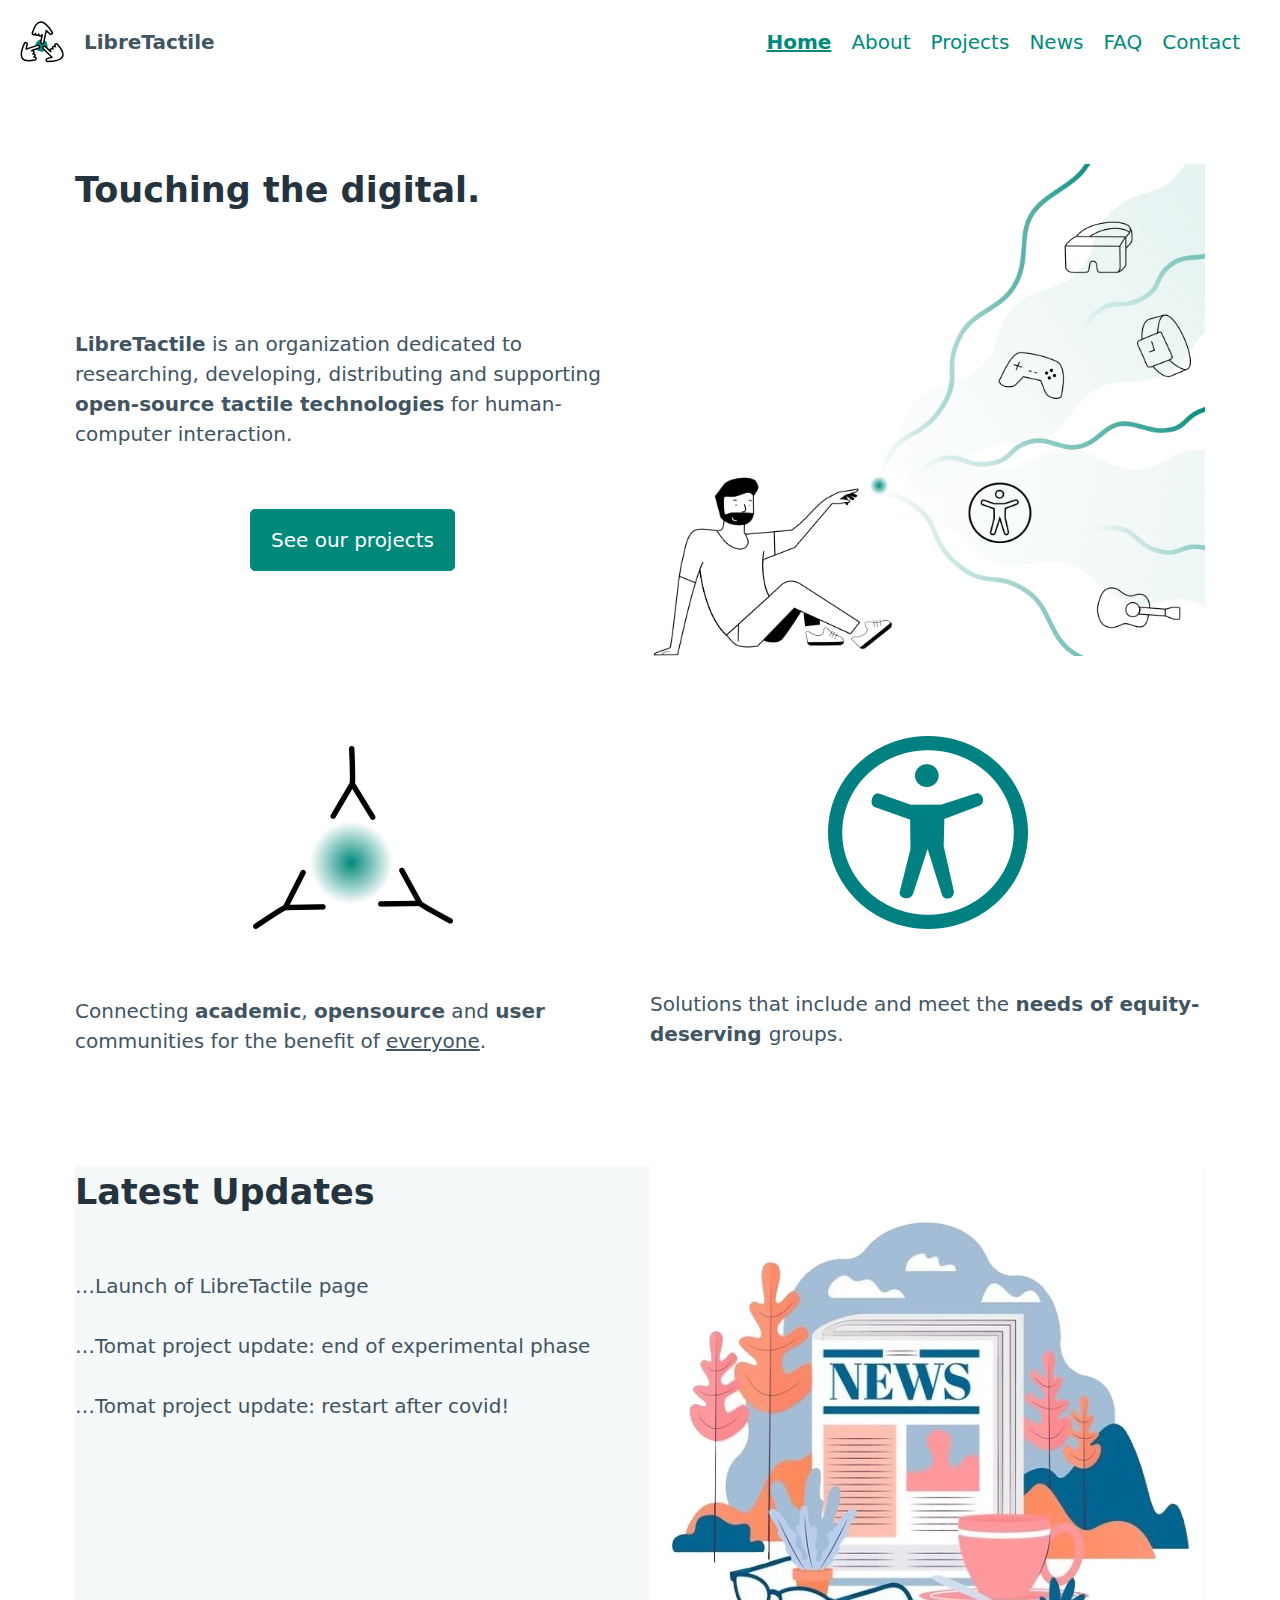
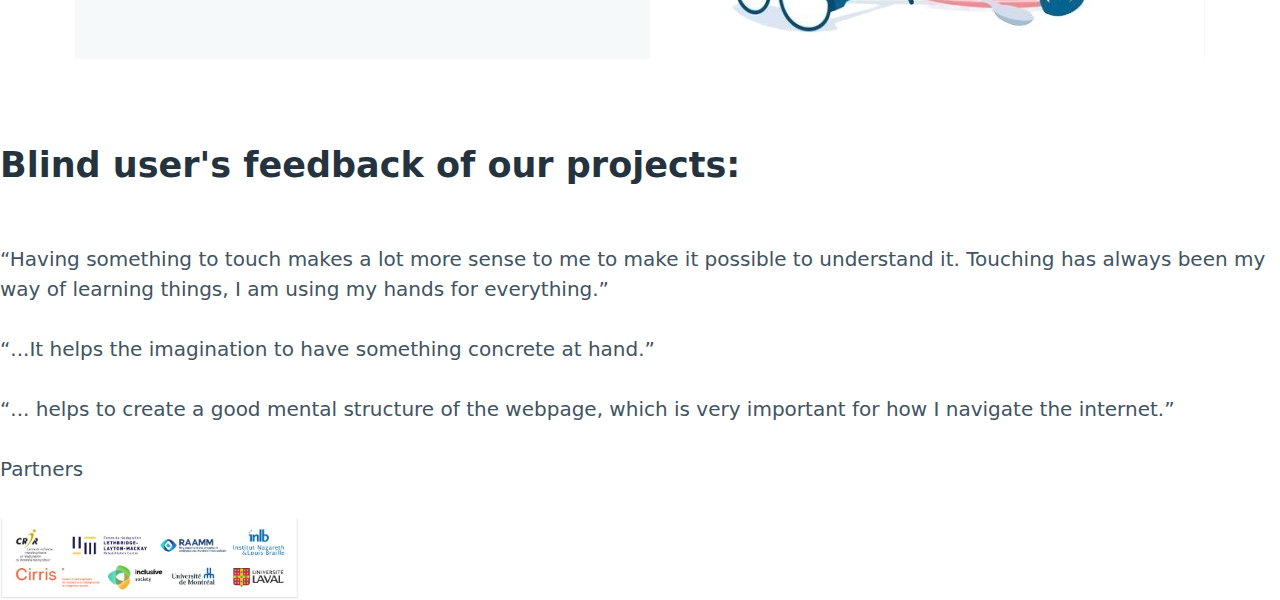
==== commit 23e9771d: "hero done" ====
--- a/index.html
+++ b/index.html
@@ -14,69 +14,187 @@
     <link rel="stylesheet" href="css/LTBrand.css" />
   </head>
   <body>
-    <script src="" async defer></script>
     <!--[if lt IE 7]>
       <p class="browsehappy">
         You are using an <strong>outdated</strong> browser. Please
         <a href="#">upgrade your browser</a> to improve your experience.
       </p>
     <![endif]-->
-    <nav>
-      <ul>
-        <li><strong>LibreTactile</strong></li>
-      </ul>
-      <ul>
-        <li><a href="/index.html">Home</a></li>
+    <!-- RESPONSIVE NAV BAR  -->
+    <div id="navBar"></div>
+    <script>
+      let navBar = `
+       <nav>
+      <ul>
+        <li></li>
+        <li>
+          <img
+            id="favicon"
+            src="/img/libre-2.min.svg"
+            onerror="this.onerror=null; this.src='/img/LibreTactile-96.png'"
+          />
+        </li>
+        <li>
+          <strong>LibreTactile</strong>
+        </li>
+      </ul>
+      <ul>
+        <li>
+          <a href="/index.html"
+            ><u><strong>Home</strong></u></a
+          >
+        </li>
         <li><a href="/about.html">About</a></li>
         <li><a href="/projects.html">Projects</a></li>
         <li><a href="/index.html#news">News</a></li>
         <li><a href="/faq.html">FAQ</a></li>
         <li><a href="/contact.html">Contact</a></li>
+        <li></li>
+        <li></li>
       </ul>
     </nav>
+      `;
+
+      smallNavBar = `
+
+      <nav>
+      <ul>
+        <li></li>
+        <li>
+          <img
+            id="favicon"
+            src="/img/libre-2.min.svg"
+            onerror="this.onerror=null; this.src='/img/LibreTactile-96.png'"
+          />
+        </li>
+        <li>
+          <strong>LibreTactile</strong>
+        </li>
+      </ul>
+      <ul>
+        <details role="list">
+          <summary aria-haspopup="listbox">MENU</summary>
+          <ul role="listbox">
+            <li>
+              <a href="/index.html"
+                ><u><strong>Home</strong></u></a
+              >
+            </li>
+            <li><a href="/about.html">About</a></li>
+            <li><a href="/projects.html">Projects</a></li>
+            <li><a href="/index.html#news">News</a></li>
+            <li><a href="/faq.html">FAQ</a></li>
+            <li><a href="/contact.html">Contact</a></li>
+          </ul>
+        </details>
+
+        <li></li>
+        <li></li>
+      </ul>
+    </nav>
+    `;
+      // Create a condition that targets viewports at least 768px wide
+      const mediaQuery = window.matchMedia("(min-width: 768px)");
+
+      function rebuildNavBar(e) {
+        if (e.matches) {
+          document.getElementById("navBar").innerHTML = navBar;
+        } else {
+          document.getElementById("navBar").innerHTML = smallNavBar;
+        }
+      }
+
+      // Register event listener
+      mediaQuery.addListener(rebuildNavBar);
+
+      // Initial check
+      rebuildNavBar(mediaQuery);
+    </script>
     <main class="container">
       <div class="grid">
         <div>
           <h2>Touching the digital.</h2>
-          <h4>
-            LibreTactile is an open organization concerned with equitable
-            researching, developing, distributing and supporting open-source
-            tactile technologies for human-computer interaction.
-          </h4>
-        </div>
-        <div>2</div>
+          <div class="container">
+            <br />
+            <br />
+            <p>
+              <strong>LibreTactile</strong>
+              is an organization dedicated to researching, developing,
+              distributing and supporting
+              <strong> open-source tactile technologies</strong> for
+              human-computer interaction.
+            </p>
+            <br />
+            <div class="centered-container">
+              <a href="/projects.html" role="button">See our projects</a>
+            </div>
+          </div>
+        </div>
+        <div>
+          <img
+            src="/img/hero-square.png"
+            alt="Illustration of a person touching the digital. Flat design style."
+          />
+        </div>
       </div>
     </main>
     <section class="container">
-      <img
-        src="C:/Users/shere/OneDrive/Documents/code/jn-libretactile/LibreTactile/img/connecting.png"
-        alt="Illustration of three lines coming together into a single central point."
-        width="300"
-        height="200"
-      />
-      <h4 align="center">
-        Connecting academic, opensource and user communities for the equitable
-        design of tactile technologies.
-      </h4>
+      <div class="grid">
+        <div>
+          <div class="centered-container">
+            <img
+              src="/img/connecting.png"
+              alt="Illustration of three lines coming together into a single central point."
+            />
+          </div>
+
+          <div>
+            <br />
+            <br />
+            <p>
+              Connecting <strong>academic</strong>,
+              <strong>opensource</strong> and <strong>user</strong> communities
+              for the benefit of <u>everyone</u>.
+            </p>
+          </div>
+        </div>
+        <div>
+          <div class="centered-container">
+            <img
+              src="/img/equitable.png"
+              alt="Illustration of three lines coming together into a single central point."
+            />
+          </div>
+
+          <div>
+            <br />
+            <br />
+            <p>
+              Solutions that include and meet the
+              <strong>needs of equity-deserving </strong>groups.
+            </p>
+          </div>
+        </div>
+      </div>
     </section>
+
     <section class="container gray-teal">
       <div class="grid">
         <div>
-          <h2>Latest Updates</h2>
-          <details>
-            <summary>Launch of LibreTactile page</summary>
-            <p>…</p>
-          </details>
-          <details>
-            <summary>Tomat project update: end of experimental phase</summary>
-            <p>…</p>
-          </details>
-          <details>
-            <summary>Tomat project update: restart after covid!</summary>
-            <p>…</p>
-          </details>
-        </div>
-        <div>2</div>
+          <h2 id="news">Latest Updates</h2>
+          <p>…Launch of LibreTactile page</p>
+
+          <p>…Tomat project update: end of experimental phase</p>
+
+          <p>…Tomat project update: restart after covid!</p>
+        </div>
+
+        <div>
+          <img
+            src="/img/news.jpg"
+            alt="Illustration of three lines coming together into a single central point."
+          />
+        </div>
       </div>
     </section>
     <!--<h1>Home!</h1>
--- a/css/LTBrand.css
+++ b/css/LTBrand.css
@@ -39,4 +39,11 @@
 /* Gray-Teal */
 .gray-teal {
   background-color: #e9f2f2;
+  background-color: #e9f2f277;
 }
+
+.centered-container {
+  display: flex;
+  justify-content: center;
+  align-items: center;
+}
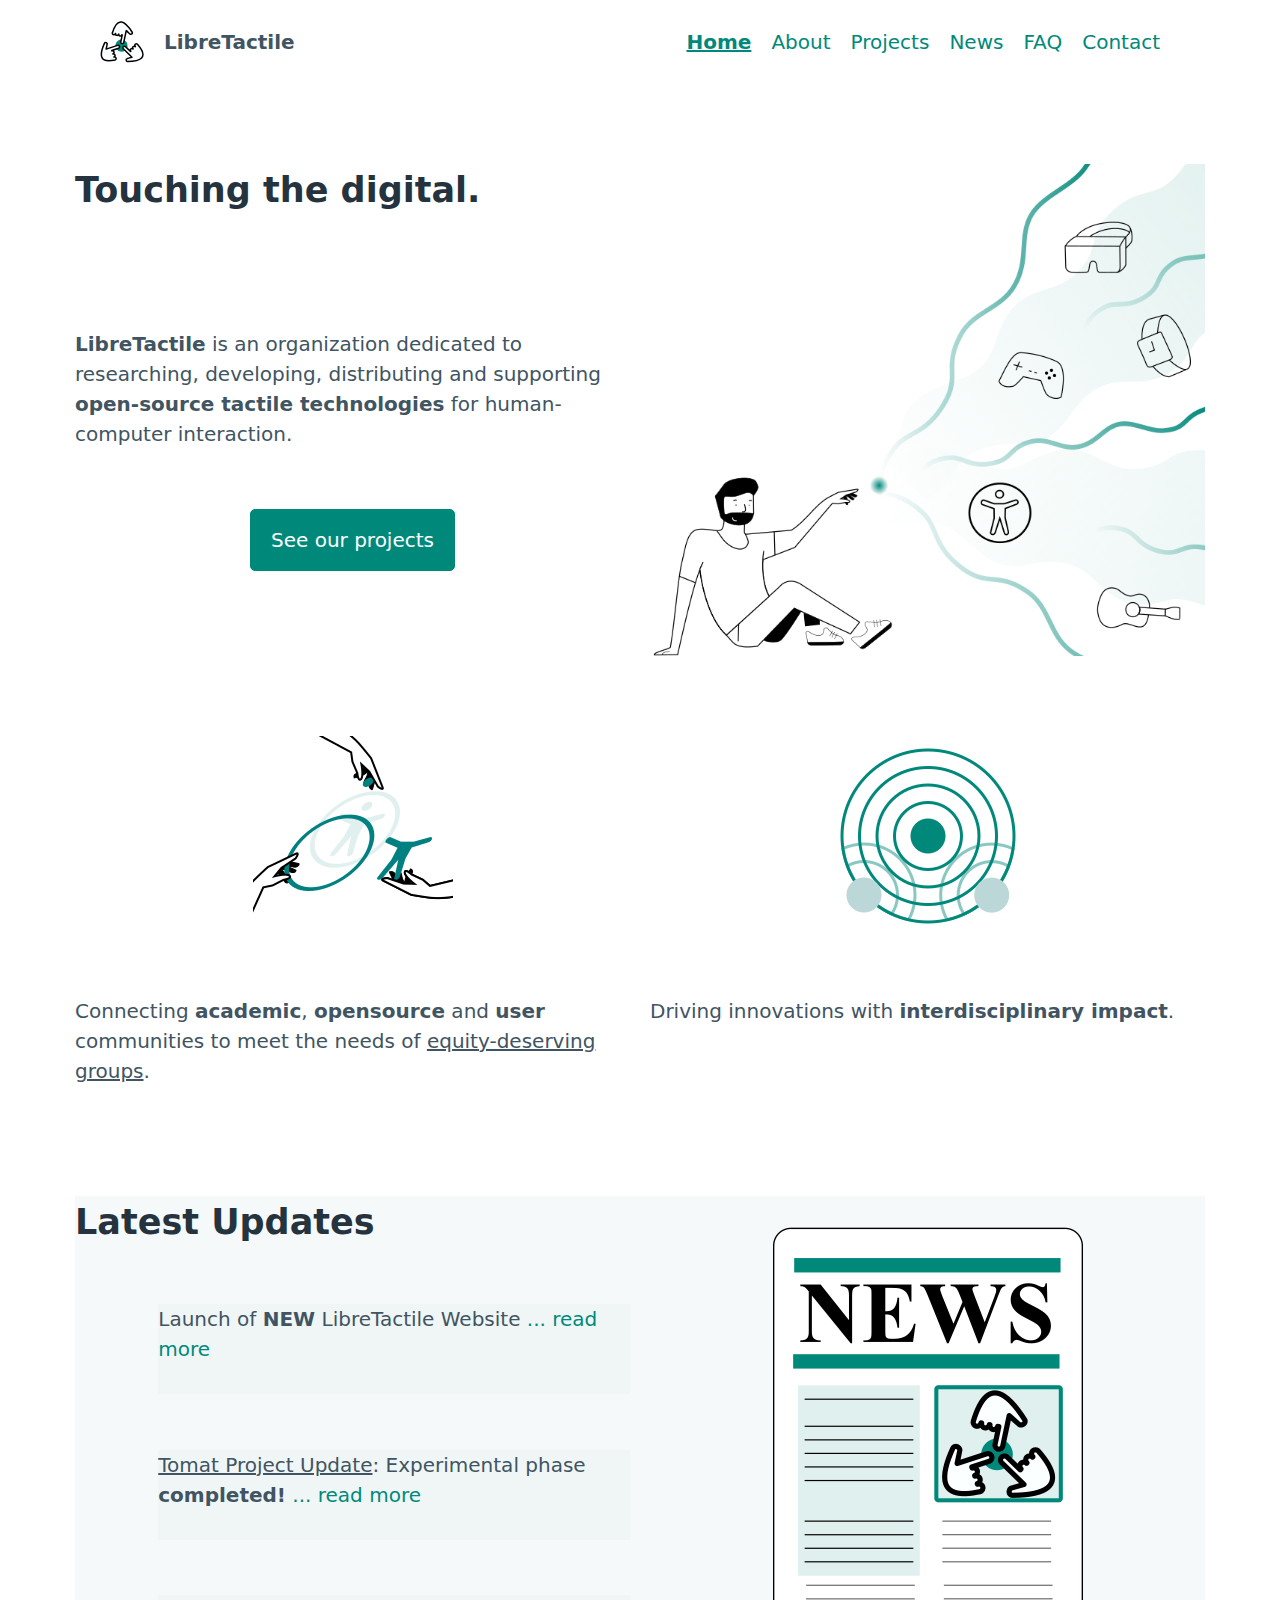
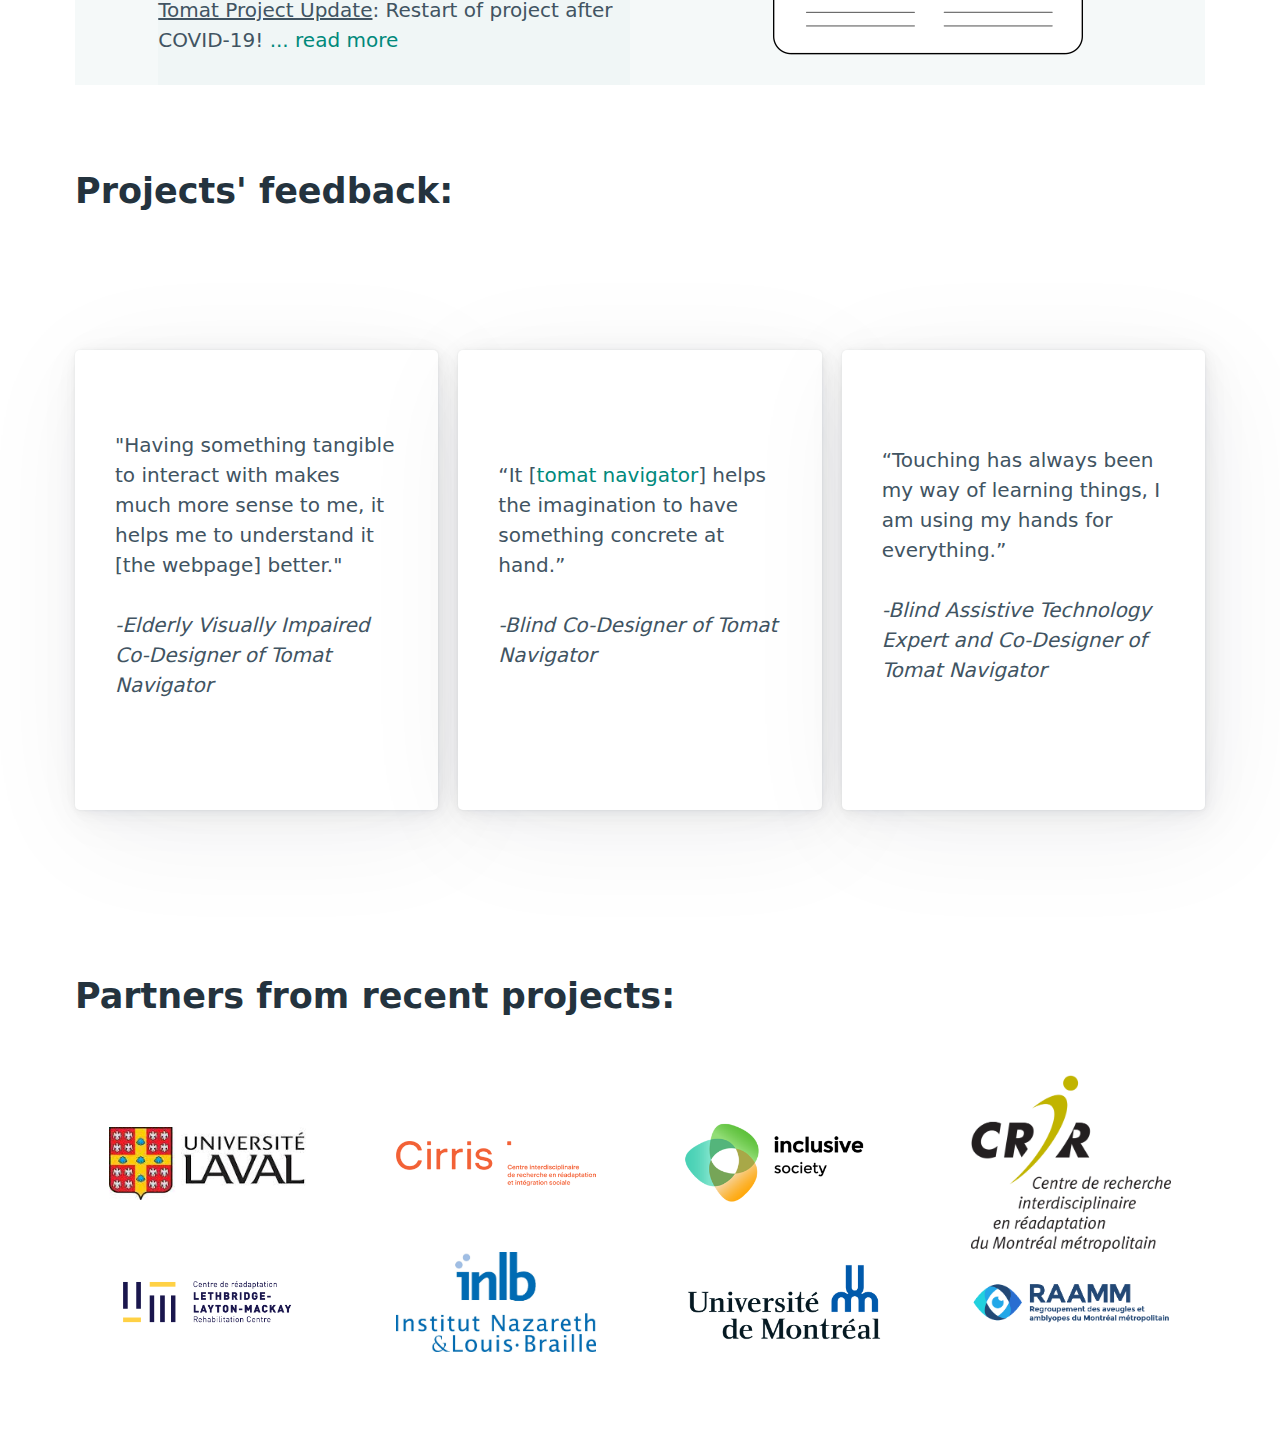
==== commit d26ece3d: "partners and navbars" ====
--- a/index.html
+++ b/index.html
@@ -7,8 +7,34 @@
   <head>
     <meta charset="utf-8" />
     <meta http-equiv="X-UA-Compatible" content="IE=edge" />
+
+    <meta name="author" content="Sheri Ochoa" />
+    <meta name="designer" content="Sheri Ochoa" />
+    <meta property="og:title" content="LibreTactile.org Website" />
+    <meta
+      property="og:description"
+      content="Landing page of LibreTactile organization."
+    />
+    <!--  UNcomment here and add urls for og properties -->
+    <meta property="og:url" content="https://www.libretactile.org/" />
+    <meta
+      property="og:image"
+      content="https://www.libretactile.org/Icon-192.png"
+    />
+
+    <!-- iOS meta tags & icons -->
+    <meta name="apple-mobile-web-app-capable" content="yes" />
+    <meta name="apple-mobile-web-app-status-bar-style" content="black" />
+    <meta name="apple-mobile-web-app-title" content="LibreTactile" />
+    <link rel="apple-touch-icon" href="Icon-192.png" />
+
+    <!-- Favicon -->
+    <link rel="icon" type="image/png" href="favicon.png" />
     <title>LibreTactile</title>
-    <meta name="description" content="" />
+    <meta
+      name="description"
+      content="Landing page of LibreTactile organization."
+    />
     <meta name="viewport" content="width=device-width, initial-scale=1" />
     <link rel="stylesheet" href="css/pico.min.css" />
     <link rel="stylesheet" href="css/LTBrand.css" />
@@ -20,15 +46,17 @@
         <a href="#">upgrade your browser</a> to improve your experience.
       </p>
     <![endif]-->
+    <a href="#main-content" class="skip-navigation">Skip to main content</a>
     <!-- RESPONSIVE NAV BAR  -->
     <div id="navBar"></div>
     <script>
       let navBar = `
-       <nav>
-      <ul>
-        <li></li>
-        <li>
-          <img
+       <nav class="desktop-navbar">
+      <ul >
+        <li ></li>
+        <li>
+          <img
+          
             id="favicon"
             src="/img/libre-2.min.svg"
             onerror="this.onerror=null; this.src='/img/LibreTactile-96.png'"
@@ -40,15 +68,15 @@
       </ul>
       <ul>
         <li>
-          <a href="/index.html"
+          <a class="hover-highlight" href="/index.html"
             ><u><strong>Home</strong></u></a
           >
         </li>
-        <li><a href="/about.html">About</a></li>
-        <li><a href="/projects.html">Projects</a></li>
-        <li><a href="/index.html#news">News</a></li>
-        <li><a href="/faq.html">FAQ</a></li>
-        <li><a href="/contact.html">Contact</a></li>
+        <li><a class="hover-highlight" href="/about.html">About</a></li>
+        <li><a class="hover-highlight" href="/projects.html">Projects</a></li>
+        <li><a class="hover-highlight" href="/index.html#news">News</a></li>
+        <li><a class="hover-highlight" href="/faq.html">FAQ</a></li>
+        <li><a class="hover-highlight" href="/contact.html">Contact</a></li>
         <li></li>
         <li></li>
       </ul>
@@ -57,7 +85,7 @@
 
       smallNavBar = `
 
-      <nav>
+      <nav class="small-navbar">
       <ul>
         <li></li>
         <li>
@@ -80,11 +108,11 @@
                 ><u><strong>Home</strong></u></a
               >
             </li>
-            <li><a href="/about.html">About</a></li>
-            <li><a href="/projects.html">Projects</a></li>
-            <li><a href="/index.html#news">News</a></li>
-            <li><a href="/faq.html">FAQ</a></li>
-            <li><a href="/contact.html">Contact</a></li>
+            <li><a class="hover-highlight" href="/about.html">About</a></li>
+            <li><a class="hover-highlight" href="/projects.html">Projects</a></li>
+            <li><a class="hover-highlight" href="/index.html#news">News</a></li>
+            <li><a class="hover-highlight" href="/faq.html">FAQ</a></li>
+            <li><a class="hover-highlight" href="/contact.html">Contact</a></li>
           </ul>
         </details>
 
@@ -93,7 +121,7 @@
       </ul>
     </nav>
     `;
-      // Create a condition that targets viewports at least 768px wide
+      // small screen breakpoint
       const mediaQuery = window.matchMedia("(min-width: 768px)");
 
       function rebuildNavBar(e) {
@@ -110,7 +138,7 @@
       // Initial check
       rebuildNavBar(mediaQuery);
     </script>
-    <main class="container">
+    <main id="main-content" class="container">
       <div class="grid">
         <div>
           <h2>Touching the digital.</h2>
@@ -144,7 +172,7 @@
           <div class="centered-container">
             <img
               src="/img/connecting.png"
-              alt="Illustration of three lines coming together into a single central point."
+              alt="Illustration of three hands building a logo of accessibility and universal access."
             />
           </div>
 
@@ -154,15 +182,17 @@
             <p>
               Connecting <strong>academic</strong>,
               <strong>opensource</strong> and <strong>user</strong> communities
-              for the benefit of <u>everyone</u>.
+              to meet the needs of <u>equity-deserving groups</u>.
             </p>
           </div>
         </div>
         <div>
           <div class="centered-container">
             <img
-              src="/img/equitable.png"
-              alt="Illustration of three lines coming together into a single central point."
+              src="/img/ripples.png"
+              alt="Illustration of a central point sending ripples to two external points."
+              width="200"
+              height="200"
             />
           </div>
 
@@ -170,8 +200,8 @@
             <br />
             <br />
             <p>
-              Solutions that include and meet the
-              <strong>needs of equity-deserving </strong>groups.
+              Driving innovations with
+              <strong>interdisciplinary impact</strong>.
             </p>
           </div>
         </div>
@@ -182,64 +212,126 @@
       <div class="grid">
         <div>
           <h2 id="news">Latest Updates</h2>
-          <p>…Launch of LibreTactile page</p>
-
-          <p>…Tomat project update: end of experimental phase</p>
-
-          <p>…Tomat project update: restart after covid!</p>
-        </div>
-
-        <div>
-          <img
-            src="/img/news.jpg"
-            alt="Illustration of three lines coming together into a single central point."
-          />
+          <div class="news-container hover-highlight">
+            <p>
+              Launch of <strong>NEW</strong> LibreTactile Website
+              <a href="https://github.com/LibreTactile/website">
+                ... read more</a
+              >
+            </p>
+          </div>
+          <div class="news-container hover-highlight">
+            <p>
+              <u>Tomat Project Update</u>: Experimental phase
+              <strong> completed!</strong>
+              <a
+                href="https://societeinclusive.ca/projets/dispositif-assistance-navigation/"
+              >
+                ... read more</a
+              >
+            </p>
+          </div>
+          <div class="news-container hover-highlight">
+            <p>
+              <u>Tomat Project Update</u>: Restart of project after COVID-19!
+              <a
+                href="https://societeinclusive.ca/projets/dispositif-assistance-navigation/"
+              >
+                ... read more</a
+              >
+            </p>
+          </div>
+        </div>
+
+        <div class="centered-container">
+          <img src="/img/news.png" alt="Illustration of a newspaper." />
         </div>
       </div>
     </section>
-    <!--<h1>Home!</h1>
-    Menu
-    <br />
-    {About , Projects, News, FAQ, Contact}
-    <h2>Touching the digital.</h2>
-    <br />
-    <h4>
-      LibreTactile is an open organization concerned with equitable researching,
-      developing, distributing and supporting open-source tactile technologies
-      for human-computer interaction.
-    </h4>
-  
-
-    <br />
-    <h3>
-      Connecting academic, opensource and user communities for the equitable
-      design of tactile technologies.
-    </h3>
-
-    <h2 id="news">Latest News</h2>
-    ]
-    <h5>Launch of LibreTactile page</h5>
-    <h5>Tomat project update: end of experimental phase</h5>
-    <h5>Tomat project update: restart after covid!</h5>
--->
-    <h2>Blind user's feedback of our projects:</h2>
-    <p>
-      “Having something to touch makes a lot more sense to me to make it
-      possible to understand it. Touching has always been my way of learning
-      things, I am using my hands for everything.”
-    </p>
-    <p>“...It helps the imagination to have something concrete at hand.”</p>
-    <p>
-      “... helps to create a good mental structure of the webpage, which is very
-      important for how I navigate the internet.”
-    </p>
-
-    <p>Partners</p>
-    <img
-      src="/img/partners.jpg"
-      alt="Logo of our partners."
-      width="300"
-      height="200"
-    />
+
+    <section class="container">
+      <h2>Projects' feedback:</h2>
+      <div class="grid">
+        <article>
+          <p>
+            "Having something tangible to interact with makes much more sense to
+            me, it helps me to understand it [the webpage] better."<br /><br />
+            <i>-Elderly Visually Impaired Co-Designer of Tomat Navigator</i>
+          </p>
+        </article>
+        <article class="centered-container">
+          <p>
+            “It [<a href="/projects.html">tomat navigator</a>] helps the
+            imagination to have something concrete at hand.”<br /><br /><i
+              >-Blind Co-Designer of Tomat Navigator</i
+            >
+          </p>
+        </article>
+        <article class="centered-container">
+          <p>
+            “Touching has always been my way of learning things, I am using my
+            hands for everything.”<br /><br />
+            <i
+              >-Blind Assistive Technology Expert and Co-Designer of Tomat
+              Navigator</i
+            >
+          </p>
+        </article>
+      </div>
+    </section>
+    <section class="container">
+      <h2>Partners from recent projects:</h2>
+      <div class="grid">
+        <div class="centered-container">
+          <img
+            src="/img/partners/ulaval.png"
+            alt="Logo of Universite Laval."
+            width="200"
+          />
+        </div>
+        <div class="centered-container">
+          <img
+            src="/img/partners/cirris.png"
+            alt="Logo of CIRRIS."
+            width="200"
+          />
+        </div>
+
+        <div class="centered-container">
+          <img
+            src="/img/partners/si.png"
+            alt="Logo of Inclusive Society."
+            width="200"
+          />
+        </div>
+
+        <div class="centered-container">
+          <img src="/img/partners/crir.png" alt="Logo of CRIR." width="200" />
+        </div>
+      </div>
+      <div class="grid">
+        <div class="centered-container">
+          <img
+            src="/img/partners/mab.png"
+            alt="Logo of MAB-Mackay."
+            width="200"
+          />
+        </div>
+        <div class="centered-container">
+          <img src="/img/partners/inlb.png" alt="Logo of INLB." width="200" />
+        </div>
+        <div class="centered-container">
+          <img
+            src="/img/partners/udem.png"
+            alt="Logo of Universite de Montreal."
+            width="200"
+          />
+        </div>
+
+        <div class="centered-container">
+          <img src="/img/partners/raamm.png" alt="Logo of RAAMM." width="200" />
+        </div>
+      </div>
+    </section>
   </body>
 </html>
--- a/css/LTBrand.css
+++ b/css/LTBrand.css
@@ -38,12 +38,52 @@
 
 /* Gray-Teal */
 .gray-teal {
-  background-color: #e9f2f2;
   background-color: #e9f2f277;
 }
+/* ------------------- */
 
+/* Centered container */
 .centered-container {
   display: flex;
   justify-content: center;
   align-items: center;
 }
+/* News container */
+.news-container {
+  display: flex;
+  background-color: #e9f2f277;
+  align-items: center;
+  margin-left: 15%;
+  margin-top: 10%;
+}
+/* highlight when hovering */
+.hover-highlight:hover {
+  background-color: #00897b30;
+}
+
+/* navbar margins */
+.desktop-navbar {
+  margin-left: 4rem;
+  margin-right: 4rem;
+}
+.small-navbar {
+  margin-left: 2rem;
+  margin-right: 2rem;
+}
+
+/* skip navigation link*/
+
+.skip-navigation {
+  position: absolute;
+  left: -10000px;
+  top: auto;
+  width: 1px;
+  height: 1px;
+  overflow: hidden;
+}
+.skip-navigation:focus {
+  position: static;
+  width: auto;
+  height: auto;
+  overflow: visible;
+}
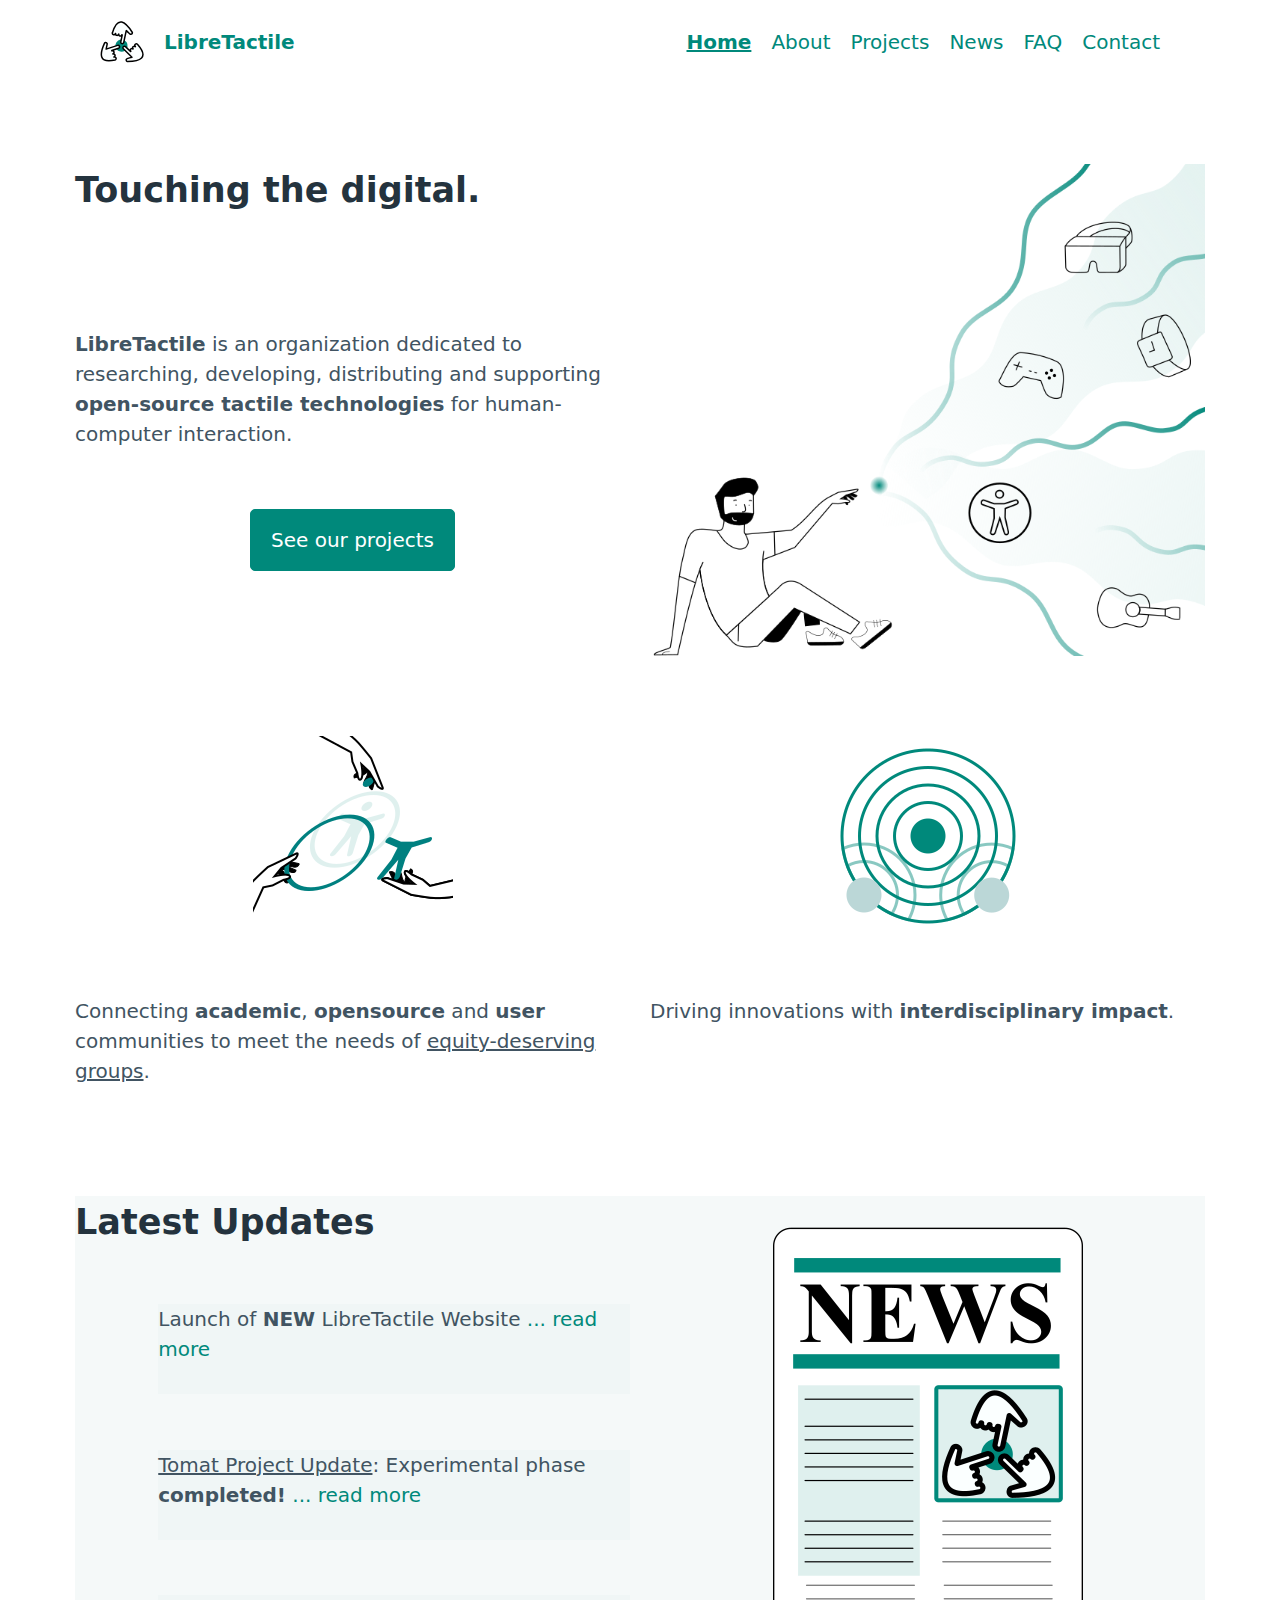
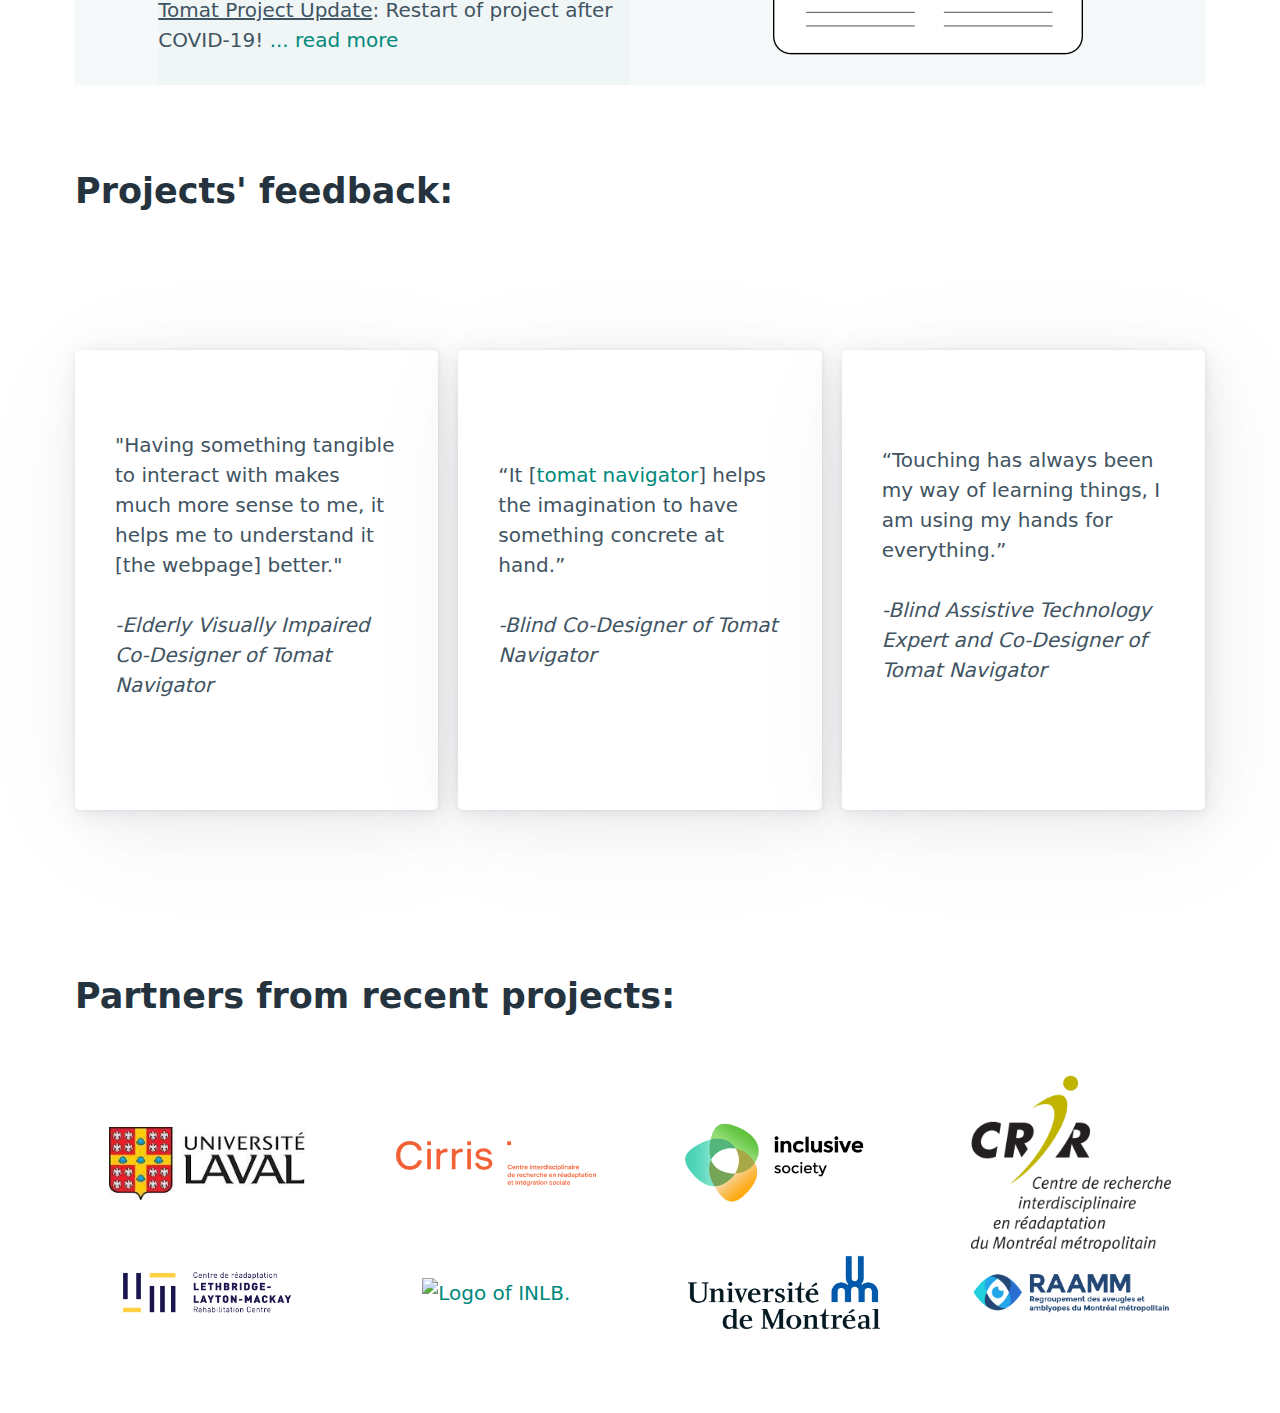
==== commit a2ab862d: ""/index.html" --> "index.html"" ====
--- a/index.html
+++ b/index.html
@@ -54,29 +54,29 @@
        <nav class="desktop-navbar">
       <ul >
         <li ></li>
-        <li>
-          <img
+        <li><a href="index.html"> <img
           
             id="favicon"
-            src="/img/libre-2.min.svg"
-            onerror="this.onerror=null; this.src='/img/LibreTactile-96.png'"
-          />
+            src="img/libre-2.min.svg"
+            onerror="this.onerror=null; this.src='img/LibreTactile-96.png'"
+          /></a>
+          
         </li>
         <li>
-          <strong>LibreTactile</strong>
+          <a href="index.html"> <strong>LibreTactile</strong></a>
         </li>
       </ul>
       <ul>
         <li>
-          <a class="hover-highlight" href="/index.html"
+          <a class="hover-highlight" href="index.html"
             ><u><strong>Home</strong></u></a
           >
         </li>
-        <li><a class="hover-highlight" href="/about.html">About</a></li>
-        <li><a class="hover-highlight" href="/projects.html">Projects</a></li>
-        <li><a class="hover-highlight" href="/index.html#news">News</a></li>
-        <li><a class="hover-highlight" href="/faq.html">FAQ</a></li>
-        <li><a class="hover-highlight" href="/contact.html">Contact</a></li>
+        <li><a class="hover-highlight" href="about.html">About</a></li>
+        <li><a class="hover-highlight" href="projects.html">Projects</a></li>
+        <li><a class="hover-highlight" href="index.html#news">News</a></li>
+        <li><a class="hover-highlight" href="faq.html">FAQ</a></li>
+        <li><a class="hover-highlight" href="contact.html">Contact</a></li>
         <li></li>
         <li></li>
       </ul>
@@ -88,15 +88,15 @@
       <nav class="small-navbar">
       <ul>
         <li></li>
-        <li>
-          <img
+        <li><a href="index.html"> <img
             id="favicon"
-            src="/img/libre-2.min.svg"
-            onerror="this.onerror=null; this.src='/img/LibreTactile-96.png'"
-          />
-        </li>
-        <li>
-          <strong>LibreTactile</strong>
+            src="img/libre-2.min.svg"
+            onerror="this.onerror=null; this.src='img/LibreTactile-96.png'"
+          /></a>
+          
+        </li>
+        <li><a href="index.html"> <strong>LibreTactile</strong></a>
+          
         </li>
       </ul>
       <ul>
@@ -104,15 +104,15 @@
           <summary aria-haspopup="listbox">MENU</summary>
           <ul role="listbox">
             <li>
-              <a href="/index.html"
+              <a href="index.html"
                 ><u><strong>Home</strong></u></a
               >
             </li>
-            <li><a class="hover-highlight" href="/about.html">About</a></li>
-            <li><a class="hover-highlight" href="/projects.html">Projects</a></li>
-            <li><a class="hover-highlight" href="/index.html#news">News</a></li>
-            <li><a class="hover-highlight" href="/faq.html">FAQ</a></li>
-            <li><a class="hover-highlight" href="/contact.html">Contact</a></li>
+            <li><a class="hover-highlight" href="about.html">About</a></li>
+            <li><a class="hover-highlight" href="projects.html">Projects</a></li>
+            <li><a class="hover-highlight" href="index.html#news">News</a></li>
+            <li><a class="hover-highlight" href="faq.html">FAQ</a></li>
+            <li><a class="hover-highlight" href="contact.html">Contact</a></li>
           </ul>
         </details>
 
@@ -154,13 +154,13 @@
             </p>
             <br />
             <div class="centered-container">
-              <a href="/projects.html" role="button">See our projects</a>
+              <a href="projects.html" role="button">See our projects</a>
             </div>
           </div>
         </div>
         <div>
           <img
-            src="/img/hero-square.png"
+            src="img/hero-square.png"
             alt="Illustration of a person touching the digital. Flat design style."
           />
         </div>
@@ -171,7 +171,7 @@
         <div>
           <div class="centered-container">
             <img
-              src="/img/connecting.png"
+              src="img/connecting.png"
               alt="Illustration of three hands building a logo of accessibility and universal access."
             />
           </div>
@@ -189,7 +189,7 @@
         <div>
           <div class="centered-container">
             <img
-              src="/img/ripples.png"
+              src="img/ripples.png"
               alt="Illustration of a central point sending ripples to two external points."
               width="200"
               height="200"
@@ -244,7 +244,7 @@
         </div>
 
         <div class="centered-container">
-          <img src="/img/news.png" alt="Illustration of a newspaper." />
+          <img src="img/news.png" alt="Illustration of a newspaper." />
         </div>
       </div>
     </section>
@@ -261,7 +261,7 @@
         </article>
         <article class="centered-container">
           <p>
-            “It [<a href="/projects.html">tomat navigator</a>] helps the
+            “It [<a href="projects.html">tomat navigator</a>] helps the
             imagination to have something concrete at hand.”<br /><br /><i
               >-Blind Co-Designer of Tomat Navigator</i
             >
@@ -283,53 +283,70 @@
       <h2>Partners from recent projects:</h2>
       <div class="grid">
         <div class="centered-container">
-          <img
-            src="/img/partners/ulaval.png"
-            alt="Logo of Universite Laval."
-            width="200"
-          />
-        </div>
-        <div class="centered-container">
-          <img
-            src="/img/partners/cirris.png"
-            alt="Logo of CIRRIS."
-            width="200"
-          />
-        </div>
-
-        <div class="centered-container">
-          <img
-            src="/img/partners/si.png"
-            alt="Logo of Inclusive Society."
-            width="200"
-          />
-        </div>
-
-        <div class="centered-container">
-          <img src="/img/partners/crir.png" alt="Logo of CRIR." width="200" />
-        </div>
-      </div>
-      <div class="grid">
-        <div class="centered-container">
-          <img
-            src="/img/partners/mab.png"
-            alt="Logo of MAB-Mackay."
-            width="200"
-          />
-        </div>
-        <div class="centered-container">
-          <img src="/img/partners/inlb.png" alt="Logo of INLB." width="200" />
-        </div>
-        <div class="centered-container">
-          <img
-            src="/img/partners/udem.png"
-            alt="Logo of Universite de Montreal."
-            width="200"
-          />
-        </div>
-
-        <div class="centered-container">
-          <img src="/img/partners/raamm.png" alt="Logo of RAAMM." width="200" />
+          <a href="https://www.ulaval.ca/"
+            ><img
+              src="img/partners/ulaval.png"
+              alt="Logo of Universite Laval."
+              width="200"
+            />
+          </a>
+        </div>
+        <div class="centered-container">
+          <a href="https://www.cirris.ulaval.ca/en/">
+            <img
+              src="img/partners/cirris.png"
+              alt="Logo of CIRRIS."
+              width="200"
+            />
+          </a>
+        </div>
+
+        <div class="centered-container">
+          <a href="https://societeinclusive.ca/"
+            ><img
+              src="img/partners/si.png"
+              alt="Logo of Inclusive Society."
+              width="200"
+            />
+          </a>
+        </div>
+
+        <div class="centered-container">
+          <a href="https://crir.ca/">
+            <img src="img/partners/crir.png" alt="Logo of CRIR." width="200"
+          /></a>
+        </div>
+      </div>
+      <div class="grid">
+        <div class="centered-container">
+          <a href="https://www.llmrc.ca/">
+            <img
+              src="img/partners/mab.png"
+              alt="Logo of MAB-Mackay."
+              width="200"
+            />
+          </a>
+        </div>
+        <div class="centered-container">
+          <a
+            href="https://www.santemonteregie.qc.ca/centre/organisationinstitut-nazareth-et-louis-braille"
+          >
+            <img src="img/partnersinlb.png" alt="Logo of INLB." width="200"
+          /></a>
+        </div>
+        <div class="centered-container">
+          <a href="https://www.umontreal.ca/">
+            <img
+              src="img/partners/udem.png"
+              alt="Logo of Universite de Montreal."
+              width="200"
+          /></a>
+        </div>
+
+        <div class="centered-container">
+          <a href="https://raamm.org/">
+            <img src="img/partners/raamm.png" alt="Logo of RAAMM." width="200"
+          /></a>
         </div>
       </div>
     </section>
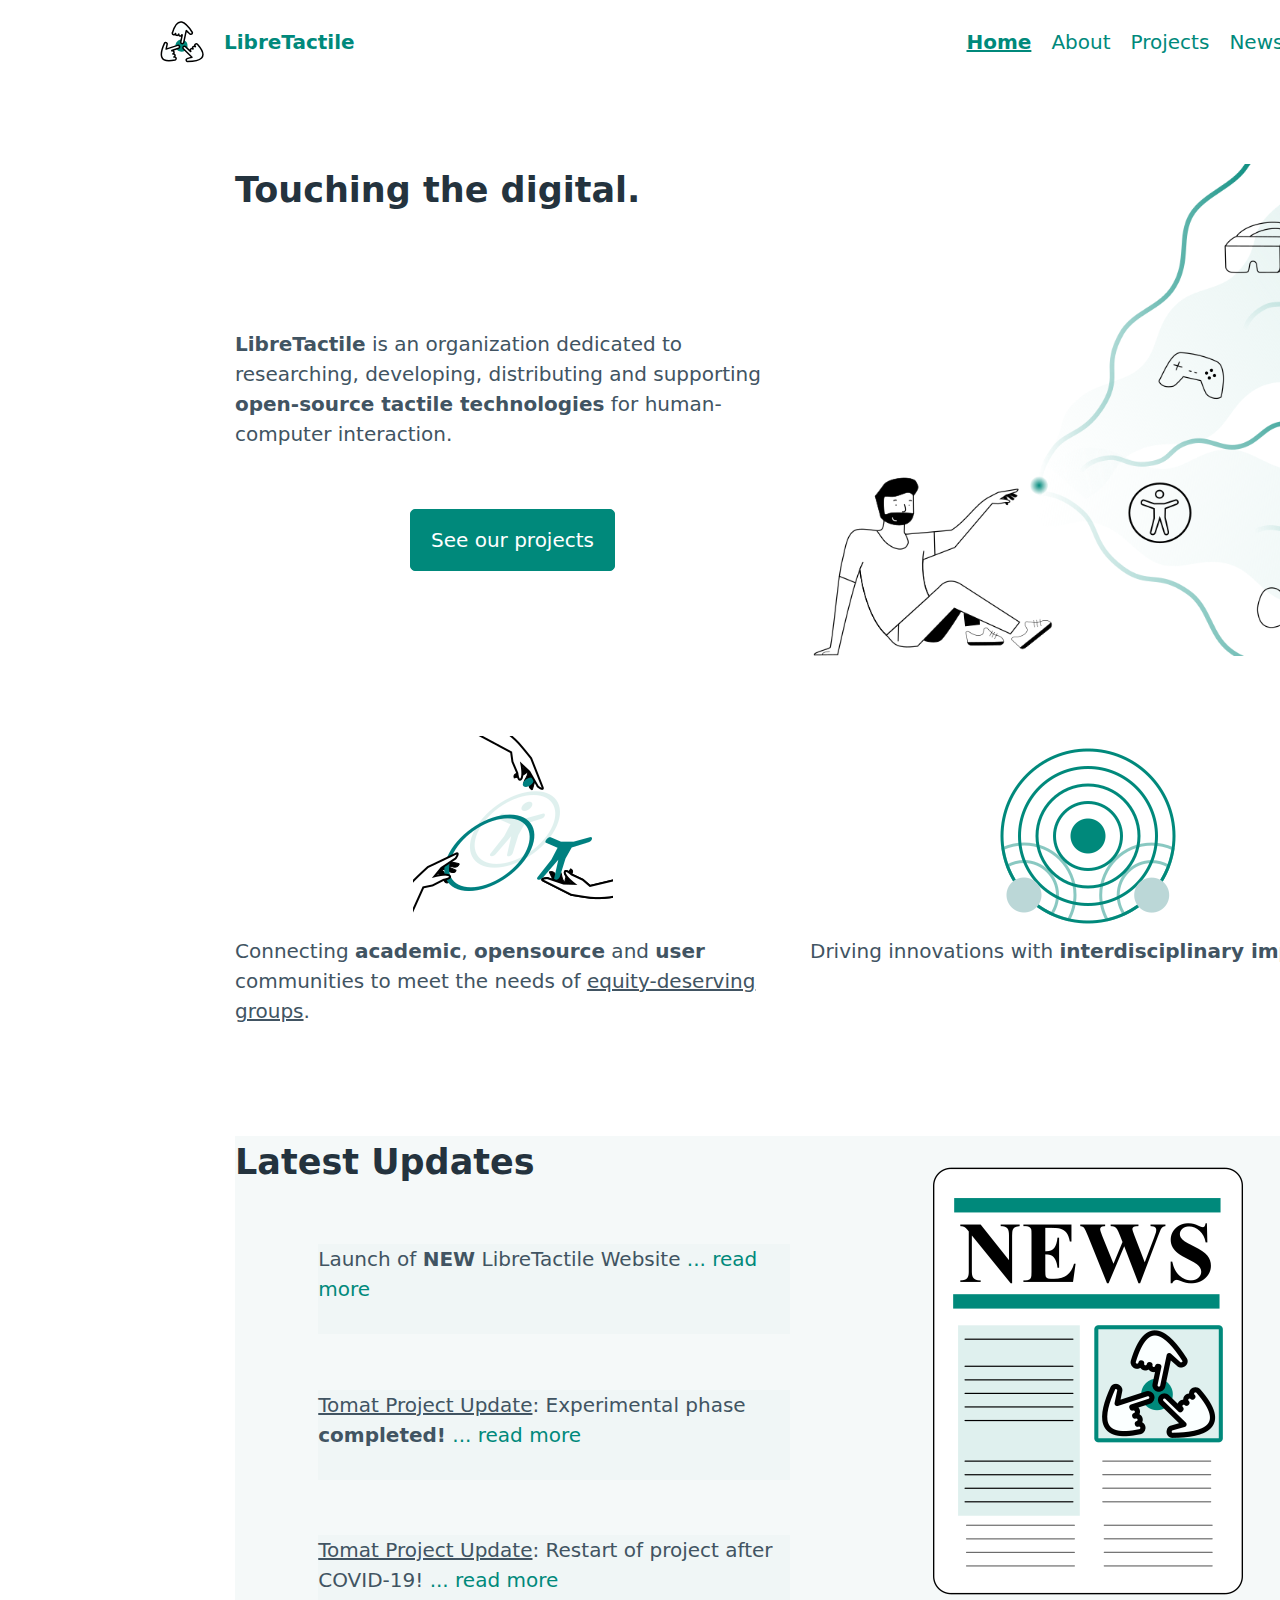
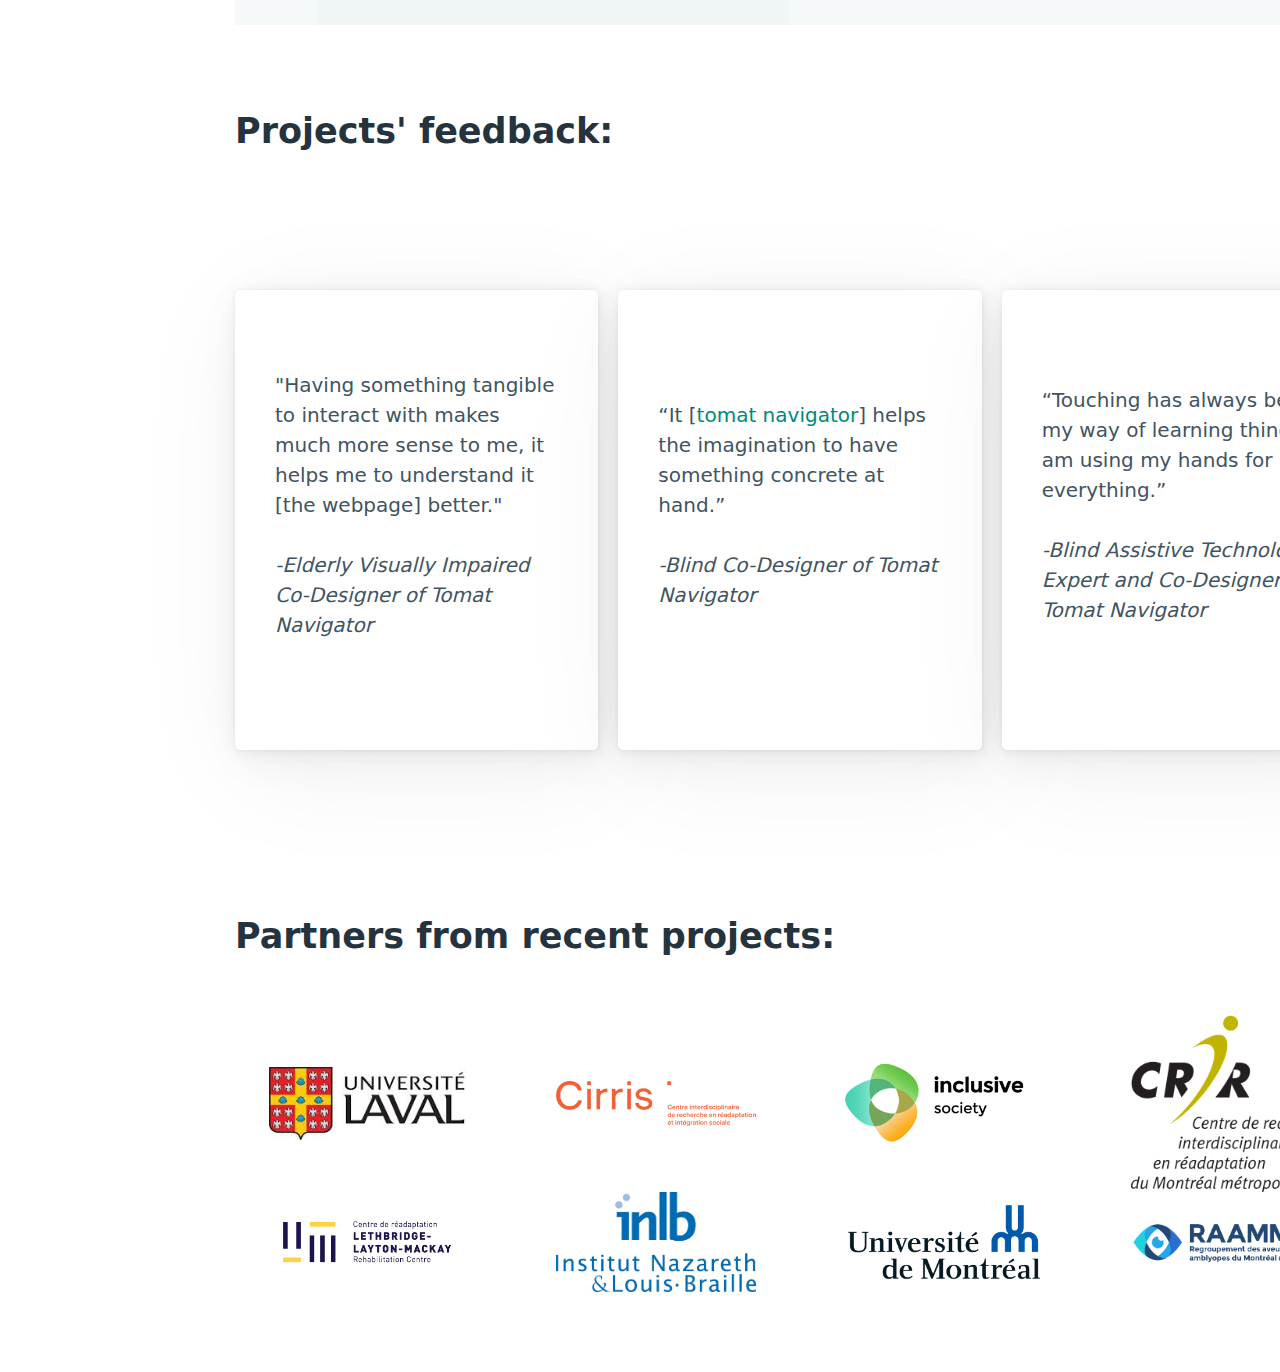
==== commit 2ee9bf59: "last picco commit" ====
--- a/index.html
+++ b/index.html
@@ -53,7 +53,7 @@
       let navBar = `
        <nav class="desktop-navbar">
       <ul >
-        <li ></li>
+        
         <li><a href="index.html"> <img
           
             id="favicon"
@@ -77,8 +77,8 @@
         <li><a class="hover-highlight" href="index.html#news">News</a></li>
         <li><a class="hover-highlight" href="faq.html">FAQ</a></li>
         <li><a class="hover-highlight" href="contact.html">Contact</a></li>
-        <li></li>
-        <li></li>
+       
+       
       </ul>
     </nav>
       `;
@@ -87,7 +87,7 @@
 
       <nav class="small-navbar">
       <ul>
-        <li></li>
+       
         <li><a href="index.html"> <img
             id="favicon"
             src="img/libre-2.min.svg"
@@ -116,13 +116,13 @@
           </ul>
         </details>
 
-        <li></li>
-        <li></li>
+       
+       
       </ul>
     </nav>
     `;
       // small screen breakpoint
-      const mediaQuery = window.matchMedia("(min-width: 768px)");
+      const mediaQuery = window.matchMedia("(min-width: 992px)");
 
       function rebuildNavBar(e) {
         if (e.matches) {
@@ -177,8 +177,6 @@
           </div>
 
           <div>
-            <br />
-            <br />
             <p>
               Connecting <strong>academic</strong>,
               <strong>opensource</strong> and <strong>user</strong> communities
@@ -197,8 +195,6 @@
           </div>
 
           <div>
-            <br />
-            <br />
             <p>
               Driving innovations with
               <strong>interdisciplinary impact</strong>.
@@ -331,7 +327,7 @@
           <a
             href="https://www.santemonteregie.qc.ca/centre/organisationinstitut-nazareth-et-louis-braille"
           >
-            <img src="img/partnersinlb.png" alt="Logo of INLB." width="200"
+            <img src="img/partners/inlb.png" alt="Logo of INLB." width="200"
           /></a>
         </div>
         <div class="centered-container">
--- a/css/LTBrand.css
+++ b/css/LTBrand.css
@@ -61,15 +61,15 @@
   background-color: #00897b30;
 }
 
-/* navbar margins */
+/* navbar margins 
 .desktop-navbar {
-  margin-left: 4rem;
-  margin-right: 4rem;
+  margin-left: 8rem;
+  margin-right: 8rem;
 }
 .small-navbar {
-  margin-left: 2rem;
-  margin-right: 2rem;
-}
+  margin-left: 3rem;
+  margin-right: 3rem;
+} */
 
 /* skip navigation link*/
 
@@ -87,3 +87,13 @@
   height: auto;
   overflow: visible;
 }
+
+/* Styles for screens wider than 992 pixels */
+@media (min-width: 992px) {
+  /* CSS rules for large screens go here */
+  body {
+    width: 100%;
+    margin-left: 8rem;
+    margin-right: 8rem;
+  }
+}
